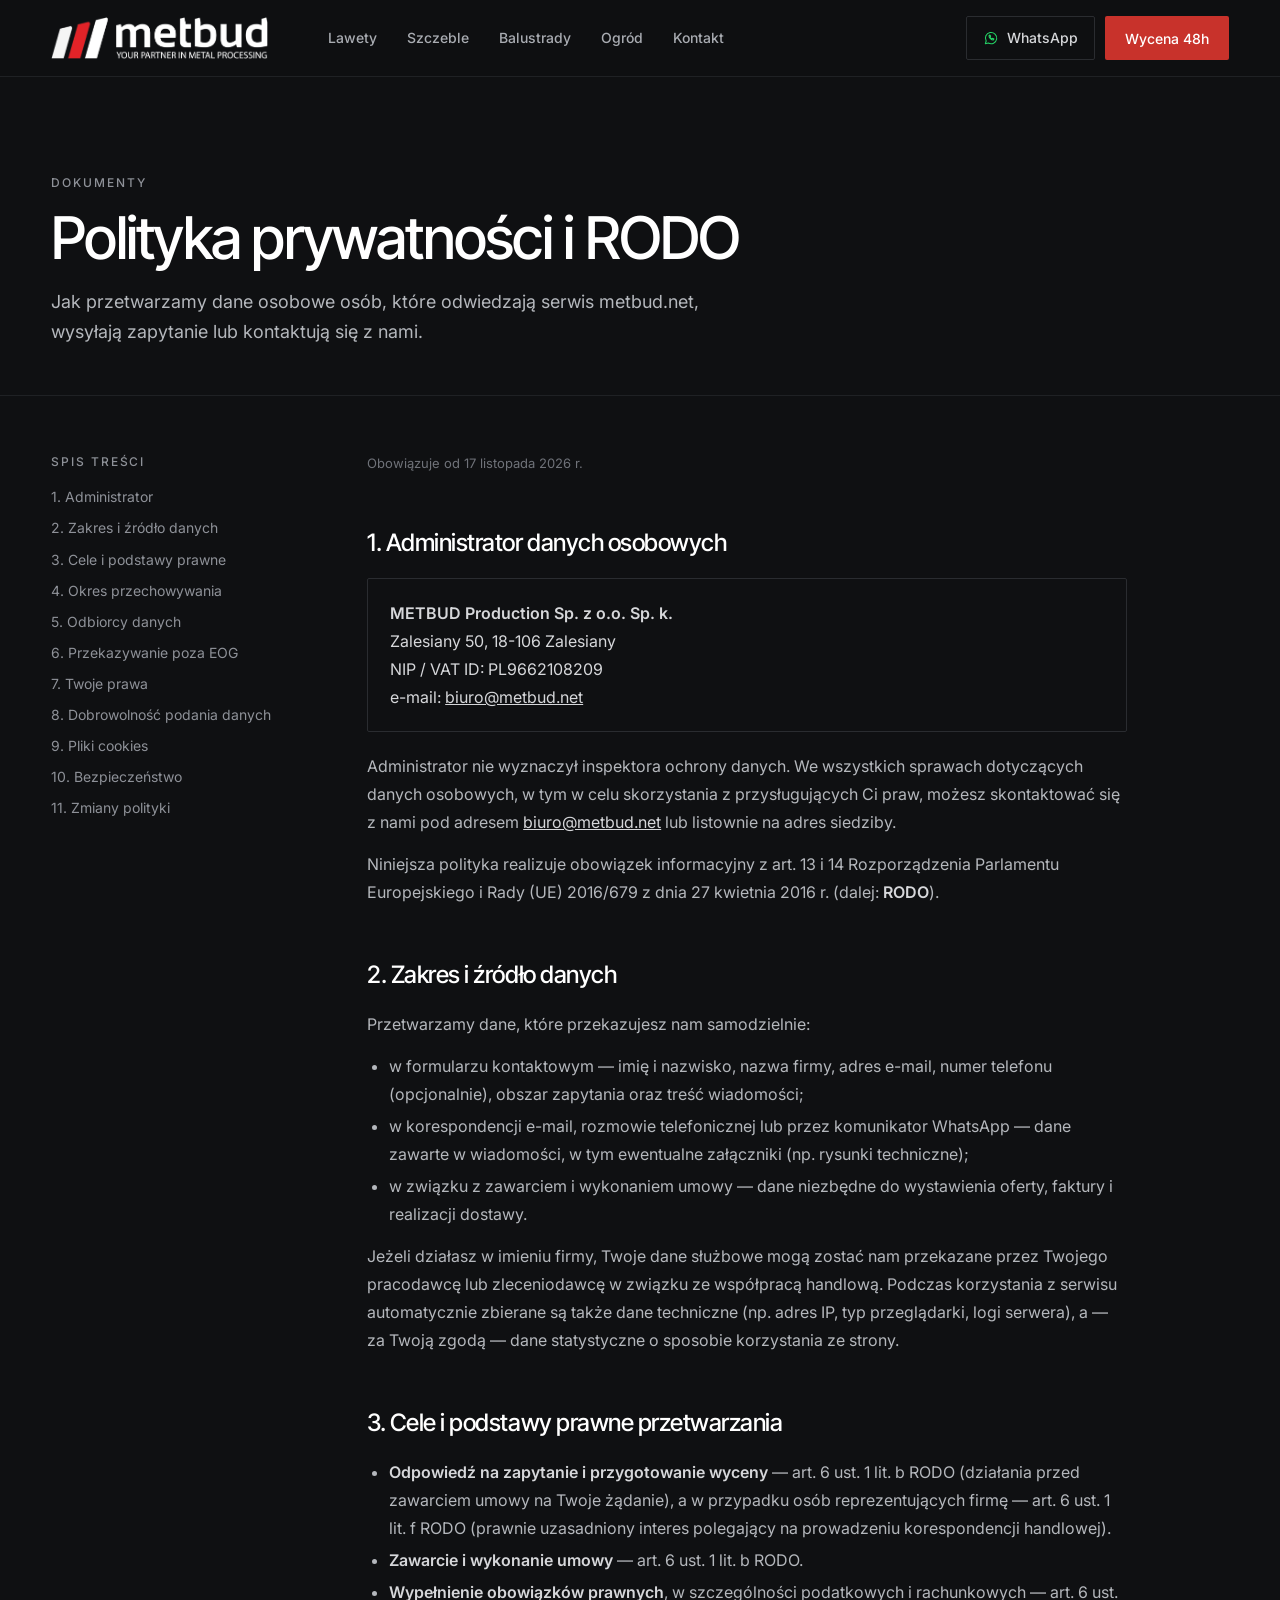
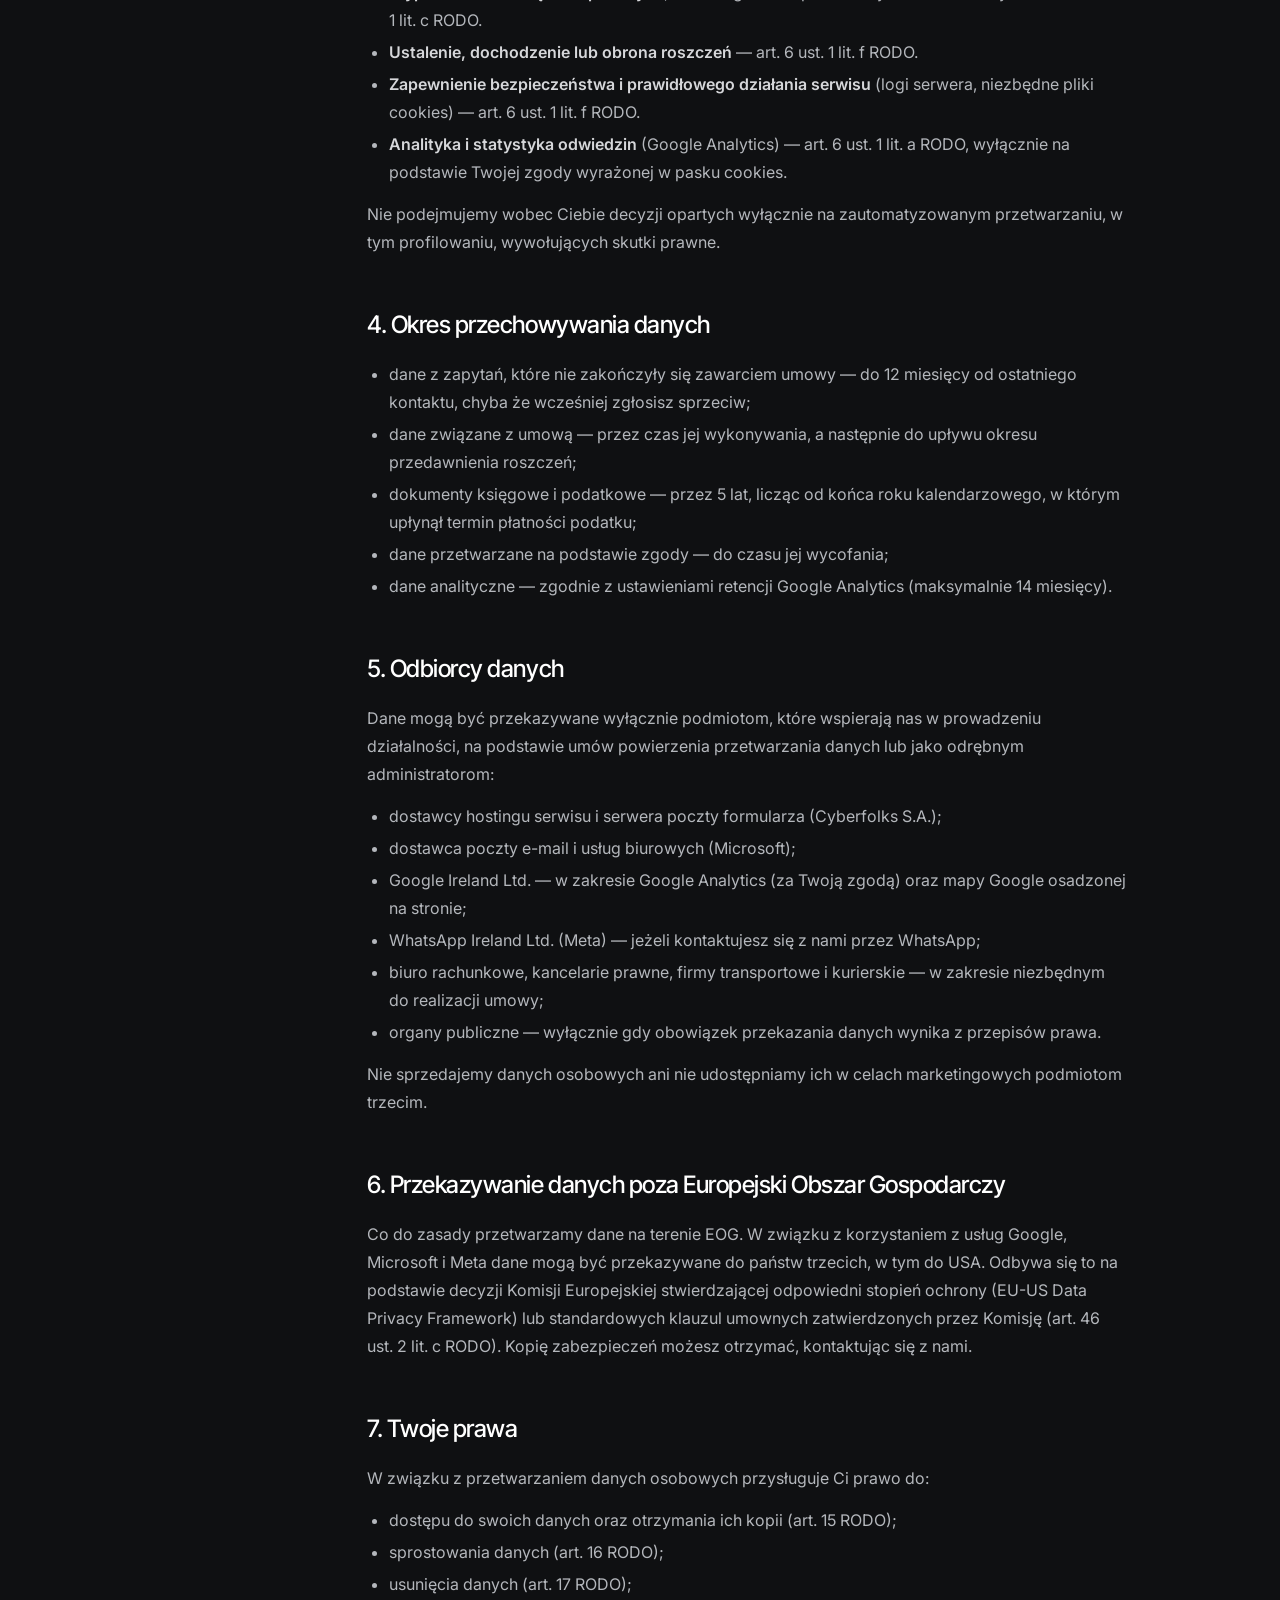
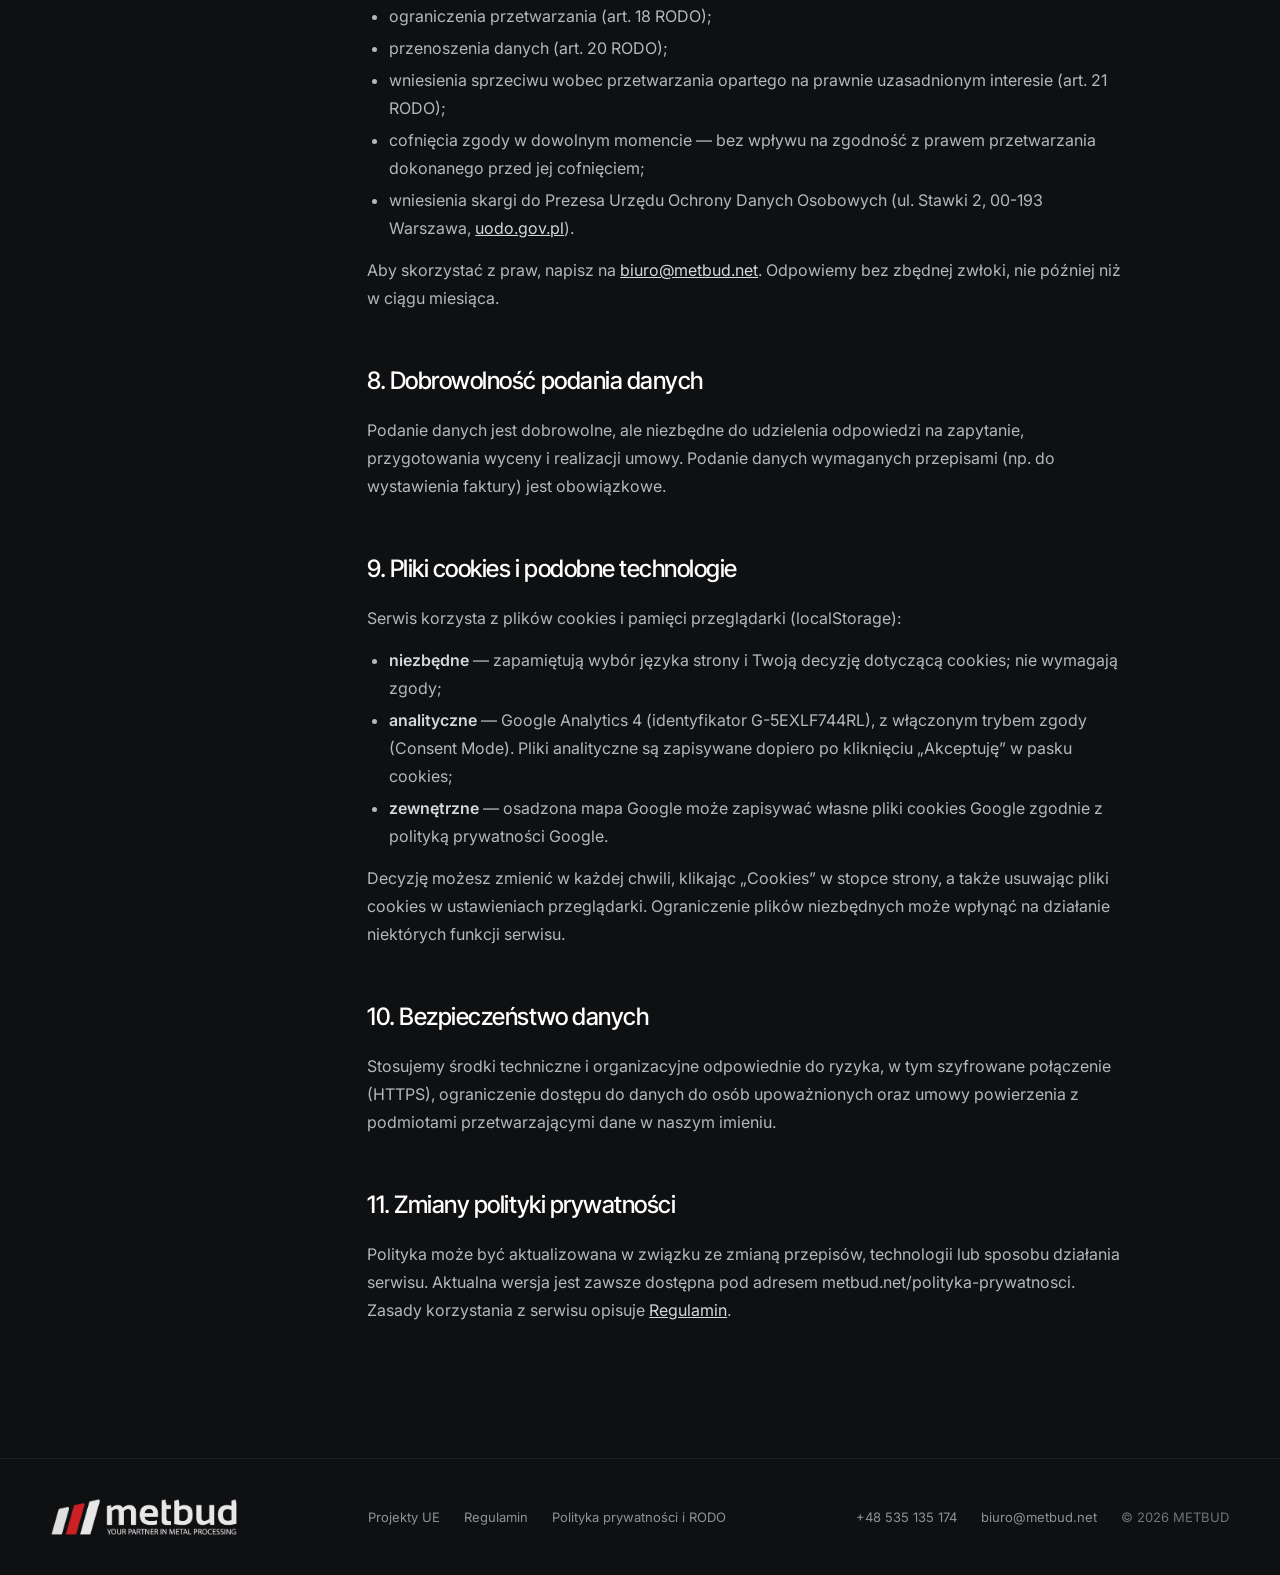
==== polityka-prywatnosci/index.html @ b061dc9d "Redesign strony: slider USP, PL/EN/DE, nowe zdjęcia, strony prawne - index.html: nowy, spokojny layo" ====
<!DOCTYPE html>
<html lang="pl">
<head>
  <meta charset="UTF-8"/>
  <meta name="viewport" content="width=device-width,initial-scale=1"/>
  <title>Polityka prywatności i RODO — METBUD</title>
  <meta name="description" content="Polityka prywatności i informacja o przetwarzaniu danych osobowych (RODO) w serwisie metbud.net — METBUD Production Sp. z o.o. Sp. k."/>
  <link rel="canonical" href="https://www.metbud.net/polityka-prywatnosci/"/>
  <link rel="icon" href="../logo.png"/>
  <link rel="preconnect" href="https://fonts.googleapis.com"/>
  <link rel="preconnect" href="https://fonts.gstatic.com" crossorigin/>
  <link href="https://fonts.googleapis.com/css2?family=Inter:wght@400;500;600&family=Inter+Tight:wght@400;500;600&display=swap" rel="stylesheet"/>
  <link rel="stylesheet" href="../assets/site.css"/>
</head>
<body>
<header class="hdr">
  <div class="wrap hdr-in">
    <a href="../" class="hdr-logo" aria-label="METBUD — strona główna"><img src="../img/metbud-logo-tagline.png" alt="METBUD — Your partner in metal processing" width="946" height="183"/></a>
    <nav class="nav" id="nav" aria-label="Menu">
      <a href="../#lawety">Lawety</a><a href="../#szczeble">Szczeble</a><a href="../#balustrady">Balustrady</a><a href="../#ogrod">Ogród</a><a href="../#kontakt">Kontakt</a>
    </nav>
    <div class="hdr-actions">
      <a href="https://wa.me/48535135174" target="_blank" rel="noopener" class="wa" aria-label="WhatsApp"><svg class="ico-wa" viewBox="0 0 24 24" aria-hidden="true"><g fill="none" stroke="#25D366" stroke-width="1.6" stroke-linejoin="round"><path d="M3.5 20.5l1.3-4A8.5 8.5 0 1 1 8 19.6z"/><path d="M9 8.6c0 3 3.4 6.4 6.4 6.4l1-1.5-2-1-1 1c-1-.4-2.6-2-3-3l1-1-1-2z"/></g></svg><span>WhatsApp</span></a>
      <a href="../#kontakt" class="btn">Wycena 48h</a>
      <button type="button" class="burger" id="burger" aria-expanded="false" aria-controls="nav" aria-label="Menu"><svg width="18" height="18" viewBox="0 0 24 24" aria-hidden="true"><path d="M4 7h16M4 12h16M4 17h16" stroke="currentColor" stroke-width="1.6"/></svg></button>
    </div>
  </div>
</header>

<main>
  <div class="page-hd wrap">
    <div class="label">Dokumenty</div>
    <h1>Polityka prywatności i RODO</h1>
    <p>Jak przetwarzamy dane osobowe osób, które odwiedzają serwis metbud.net, wysyłają zapytanie lub kontaktują się z nami.</p>
  </div>

  <div class="wrap doc">
    <aside class="toc" aria-label="Spis treści">
      <div class="label">Spis treści</div>
      <ol>
        <li><a href="#administrator">1. Administrator</a></li>
        <li><a href="#zakres">2. Zakres i źródło danych</a></li>
        <li><a href="#cele">3. Cele i podstawy prawne</a></li>
        <li><a href="#okres">4. Okres przechowywania</a></li>
        <li><a href="#odbiorcy">5. Odbiorcy danych</a></li>
        <li><a href="#eog">6. Przekazywanie poza EOG</a></li>
        <li><a href="#prawa">7. Twoje prawa</a></li>
        <li><a href="#dobrowolnosc">8. Dobrowolność podania danych</a></li>
        <li><a href="#cookies">9. Pliki cookies</a></li>
        <li><a href="#bezpieczenstwo">10. Bezpieczeństwo</a></li>
        <li><a href="#zmiany">11. Zmiany polityki</a></li>
      </ol>
    </aside>

    <article class="prose">
      <p class="meta">Obowiązuje od 17 listopada 2026 r.</p>

      <h2 id="administrator">1. Administrator danych osobowych</h2>
      <div class="box">
        <strong>METBUD Production Sp. z o.o. Sp. k.</strong><br/>
        Zalesiany 50, 18-106 Zalesiany<br/>
        NIP / VAT ID: PL9662108209<br/>
        e-mail: <a href="mailto:biuro@metbud.net">biuro@metbud.net</a>
      </div>
      <p>Administrator nie wyznaczył inspektora ochrony danych. We wszystkich sprawach dotyczących danych osobowych, w tym w celu skorzystania z przysługujących Ci praw, możesz skontaktować się z nami pod adresem <a href="mailto:biuro@metbud.net">biuro@metbud.net</a> lub listownie na adres siedziby.</p>
      <p>Niniejsza polityka realizuje obowiązek informacyjny z art. 13 i 14 Rozporządzenia Parlamentu Europejskiego i Rady (UE) 2016/679 z dnia 27 kwietnia 2016 r. (dalej: <strong>RODO</strong>).</p>

      <h2 id="zakres">2. Zakres i źródło danych</h2>
      <p>Przetwarzamy dane, które przekazujesz nam samodzielnie:</p>
      <ul>
        <li>w formularzu kontaktowym — imię i nazwisko, nazwa firmy, adres e-mail, numer telefonu (opcjonalnie), obszar zapytania oraz treść wiadomości;</li>
        <li>w korespondencji e-mail, rozmowie telefonicznej lub przez komunikator WhatsApp — dane zawarte w wiadomości, w tym ewentualne załączniki (np. rysunki techniczne);</li>
        <li>w związku z zawarciem i wykonaniem umowy — dane niezbędne do wystawienia oferty, faktury i realizacji dostawy.</li>
      </ul>
      <p>Jeżeli działasz w imieniu firmy, Twoje dane służbowe mogą zostać nam przekazane przez Twojego pracodawcę lub zleceniodawcę w związku ze współpracą handlową. Podczas korzystania z serwisu automatycznie zbierane są także dane techniczne (np. adres IP, typ przeglądarki, logi serwera), a — za Twoją zgodą — dane statystyczne o sposobie korzystania ze strony.</p>

      <h2 id="cele">3. Cele i podstawy prawne przetwarzania</h2>
      <ul>
        <li><strong>Odpowiedź na zapytanie i przygotowanie wyceny</strong> — art. 6 ust. 1 lit. b RODO (działania przed zawarciem umowy na Twoje żądanie), a w przypadku osób reprezentujących firmę — art. 6 ust. 1 lit. f RODO (prawnie uzasadniony interes polegający na prowadzeniu korespondencji handlowej).</li>
        <li><strong>Zawarcie i wykonanie umowy</strong> — art. 6 ust. 1 lit. b RODO.</li>
        <li><strong>Wypełnienie obowiązków prawnych</strong>, w szczególności podatkowych i rachunkowych — art. 6 ust. 1 lit. c RODO.</li>
        <li><strong>Ustalenie, dochodzenie lub obrona roszczeń</strong> — art. 6 ust. 1 lit. f RODO.</li>
        <li><strong>Zapewnienie bezpieczeństwa i prawidłowego działania serwisu</strong> (logi serwera, niezbędne pliki cookies) — art. 6 ust. 1 lit. f RODO.</li>
        <li><strong>Analityka i statystyka odwiedzin</strong> (Google Analytics) — art. 6 ust. 1 lit. a RODO, wyłącznie na podstawie Twojej zgody wyrażonej w pasku cookies.</li>
      </ul>
      <p>Nie podejmujemy wobec Ciebie decyzji opartych wyłącznie na zautomatyzowanym przetwarzaniu, w tym profilowaniu, wywołujących skutki prawne.</p>

      <h2 id="okres">4. Okres przechowywania danych</h2>
      <ul>
        <li>dane z zapytań, które nie zakończyły się zawarciem umowy — do 12 miesięcy od ostatniego kontaktu, chyba że wcześniej zgłosisz sprzeciw;</li>
        <li>dane związane z umową — przez czas jej wykonywania, a następnie do upływu okresu przedawnienia roszczeń;</li>
        <li>dokumenty księgowe i podatkowe — przez 5 lat, licząc od końca roku kalendarzowego, w którym upłynął termin płatności podatku;</li>
        <li>dane przetwarzane na podstawie zgody — do czasu jej wycofania;</li>
        <li>dane analityczne — zgodnie z ustawieniami retencji Google Analytics (maksymalnie 14 miesięcy).</li>
      </ul>

      <h2 id="odbiorcy">5. Odbiorcy danych</h2>
      <p>Dane mogą być przekazywane wyłącznie podmiotom, które wspierają nas w prowadzeniu działalności, na podstawie umów powierzenia przetwarzania danych lub jako odrębnym administratorom:</p>
      <ul>
        <li>dostawcy hostingu serwisu i serwera poczty formularza (Cyberfolks S.A.);</li>
        <li>dostawca poczty e-mail i usług biurowych (Microsoft);</li>
        <li>Google Ireland Ltd. — w zakresie Google Analytics (za Twoją zgodą) oraz mapy Google osadzonej na stronie;</li>
        <li>WhatsApp Ireland Ltd. (Meta) — jeżeli kontaktujesz się z nami przez WhatsApp;</li>
        <li>biuro rachunkowe, kancelarie prawne, firmy transportowe i kurierskie — w zakresie niezbędnym do realizacji umowy;</li>
        <li>organy publiczne — wyłącznie gdy obowiązek przekazania danych wynika z przepisów prawa.</li>
      </ul>
      <p>Nie sprzedajemy danych osobowych ani nie udostępniamy ich w celach marketingowych podmiotom trzecim.</p>

      <h2 id="eog">6. Przekazywanie danych poza Europejski Obszar Gospodarczy</h2>
      <p>Co do zasady przetwarzamy dane na terenie EOG. W związku z korzystaniem z usług Google, Microsoft i Meta dane mogą być przekazywane do państw trzecich, w tym do USA. Odbywa się to na podstawie decyzji Komisji Europejskiej stwierdzającej odpowiedni stopień ochrony (EU-US Data Privacy Framework) lub standardowych klauzul umownych zatwierdzonych przez Komisję (art. 46 ust. 2 lit. c RODO). Kopię zabezpieczeń możesz otrzymać, kontaktując się z nami.</p>

      <h2 id="prawa">7. Twoje prawa</h2>
      <p>W związku z przetwarzaniem danych osobowych przysługuje Ci prawo do:</p>
      <ul>
        <li>dostępu do swoich danych oraz otrzymania ich kopii (art. 15 RODO);</li>
        <li>sprostowania danych (art. 16 RODO);</li>
        <li>usunięcia danych (art. 17 RODO);</li>
        <li>ograniczenia przetwarzania (art. 18 RODO);</li>
        <li>przenoszenia danych (art. 20 RODO);</li>
        <li>wniesienia sprzeciwu wobec przetwarzania opartego na prawnie uzasadnionym interesie (art. 21 RODO);</li>
        <li>cofnięcia zgody w dowolnym momencie — bez wpływu na zgodność z prawem przetwarzania dokonanego przed jej cofnięciem;</li>
        <li>wniesienia skargi do Prezesa Urzędu Ochrony Danych Osobowych (ul. Stawki 2, 00-193 Warszawa, <a href="https://uodo.gov.pl" target="_blank" rel="noopener">uodo.gov.pl</a>).</li>
      </ul>
      <p>Aby skorzystać z praw, napisz na <a href="mailto:biuro@metbud.net">biuro@metbud.net</a>. Odpowiemy bez zbędnej zwłoki, nie później niż w ciągu miesiąca.</p>

      <h2 id="dobrowolnosc">8. Dobrowolność podania danych</h2>
      <p>Podanie danych jest dobrowolne, ale niezbędne do udzielenia odpowiedzi na zapytanie, przygotowania wyceny i realizacji umowy. Podanie danych wymaganych przepisami (np. do wystawienia faktury) jest obowiązkowe.</p>

      <h2 id="cookies">9. Pliki cookies i podobne technologie</h2>
      <p>Serwis korzysta z plików cookies i pamięci przeglądarki (localStorage):</p>
      <ul>
        <li><strong>niezbędne</strong> — zapamiętują wybór języka strony i Twoją decyzję dotyczącą cookies; nie wymagają zgody;</li>
        <li><strong>analityczne</strong> — Google Analytics 4 (identyfikator G-5EXLF744RL), z włączonym trybem zgody (Consent Mode). Pliki analityczne są zapisywane dopiero po kliknięciu „Akceptuję” w pasku cookies;</li>
        <li><strong>zewnętrzne</strong> — osadzona mapa Google może zapisywać własne pliki cookies Google zgodnie z polityką prywatności Google.</li>
      </ul>
      <p>Decyzję możesz zmienić w każdej chwili, klikając „Cookies” w stopce strony, a także usuwając pliki cookies w ustawieniach przeglądarki. Ograniczenie plików niezbędnych może wpłynąć na działanie niektórych funkcji serwisu.</p>

      <h2 id="bezpieczenstwo">10. Bezpieczeństwo danych</h2>
      <p>Stosujemy środki techniczne i organizacyjne odpowiednie do ryzyka, w tym szyfrowane połączenie (HTTPS), ograniczenie dostępu do danych do osób upoważnionych oraz umowy powierzenia z podmiotami przetwarzającymi dane w naszym imieniu.</p>

      <h2 id="zmiany">11. Zmiany polityki prywatności</h2>
      <p>Polityka może być aktualizowana w związku ze zmianą przepisów, technologii lub sposobu działania serwisu. Aktualna wersja jest zawsze dostępna pod adresem metbud.net/polityka-prywatnosci. Zasady korzystania z serwisu opisuje <a href="../regulamin/">Regulamin</a>.</p>
    </article>
  </div>
</main>

<footer class="ftr">
  <div class="wrap ftr-in">
    <img src="../img/metbud-logo-tagline.png" alt="METBUD — Your partner in metal processing" width="946" height="183"/>
    <div class="ftr-links"><a href="../projekty/">Projekty UE</a><a href="../regulamin/">Regulamin</a><a href="./">Polityka prywatności i RODO</a></div>
    <div class="ftr-contact"><a href="tel:+48535135174">+48 535 135 174</a><a href="mailto:biuro@metbud.net">biuro@metbud.net</a><span>© 2026 METBUD</span></div>
  </div>
</footer>
<script>
(function(){ var b=document.getElementById('burger'), n=document.getElementById('nav');
  b.addEventListener('click',function(){ var o=n.classList.toggle('open'); b.setAttribute('aria-expanded',o?'true':'false'); }); })();
</script>
</body>
</html>
---- assets/site.css ----
/* METBUD — shared styles (index, projekty, regulamin, polityka) */
:root{
  --bg:#0F1012; --bg2:#131417; --surface:#17181B; --line:#1F2124; --line2:#2A2C30;
  --text:#ECECEC; --soft:#D6D7DA; --muted:#B4B7BC; --dim:#8E9198; --faint:#6F7279;
  --accent:#C8322B; --accent-h:#A92821; --wa:#25D366;
  --pad:clamp(16px,4vw,64px); --max:1440px;
}
*{box-sizing:border-box}
html{scroll-behavior:smooth;scroll-padding-top:84px}
body{margin:0;background:var(--bg);color:var(--text);font-family:'Inter',system-ui,sans-serif;font-size:16px;line-height:1.65;-webkit-font-smoothing:antialiased}
img{max-width:100%}
a{color:var(--text)}a:hover{color:#fff}
h1,h2,h3{font-family:'Inter Tight',sans-serif;font-weight:500;letter-spacing:-.02em;color:#fff;margin:0}
.wrap{max-width:var(--max);margin:0 auto;padding-left:var(--pad);padding-right:var(--pad)}
.label{font-size:12px;font-weight:500;letter-spacing:.16em;text-transform:uppercase;color:var(--dim)}
.h2{font-size:clamp(30px,3.2vw,46px);line-height:1.1}
.skip{position:absolute;left:-999px;top:8px;background:#fff;color:#000;padding:8px 12px;z-index:100}
.skip:focus{left:8px}

/* buttons */
.btn{display:inline-flex;align-items:center;gap:12px;min-height:48px;padding:0 24px;border:0;border-radius:2px;background:var(--accent);color:#fff;text-decoration:none;font:500 15px 'Inter',sans-serif;cursor:pointer;transition:background-color .3s ease}
.btn:hover{background:var(--accent-h);color:#fff}
.btn[disabled]{opacity:.8;cursor:default}
.lnk{display:inline-flex;align-items:center;gap:10px;min-height:44px;color:var(--soft);text-decoration:none;font-size:15px;font-weight:500;border-bottom:1px solid #4A4C51;transition:color .25s ease,border-color .25s ease}
.lnk:hover{color:#fff;border-color:var(--text)}
.wa{display:inline-flex;align-items:center;gap:8px;min-height:44px;padding:0 16px;border-radius:2px;border:1px solid var(--line2);color:var(--soft);text-decoration:none;font-size:14px;font-weight:500;transition:border-color .3s ease,color .3s ease}
.wa:hover{border-color:var(--wa);color:#fff}
.ico-wa{width:16px;height:16px;flex:none}

/* header */
.hdr{position:sticky;top:0;z-index:50;background:rgba(15,16,18,.86);-webkit-backdrop-filter:blur(14px);backdrop-filter:blur(14px);border-bottom:1px solid var(--line)}
.hdr-in{min-height:76px;display:flex;align-items:center;gap:24px}
.hdr-logo{display:inline-flex;align-items:center;min-height:44px}
.hdr-logo img{display:block;height:42px;width:auto}
.nav{display:flex;gap:30px;margin-left:36px;flex:1 1 auto;font-size:14px;font-weight:500}
.nav a{color:#A9ACB2;text-decoration:none;transition:color .25s ease}
.nav a:hover,.nav a.on{color:#fff}
.langs{display:flex;gap:2px}
.langs button{min-width:40px;min-height:44px;padding:0 6px;border:0;background:transparent;cursor:pointer;font:500 13px 'Inter',sans-serif;letter-spacing:.08em;color:var(--faint)}
.langs button[aria-pressed="true"]{color:#fff;text-decoration:underline;text-underline-offset:6px;text-decoration-color:var(--accent)}
.hdr-actions{display:flex;align-items:center;gap:10px}
.hdr .btn{min-height:44px;padding:0 20px;font-size:14px}
.burger{display:none;width:44px;height:44px;border:1px solid var(--line2);border-radius:2px;background:transparent;color:#fff;cursor:pointer;align-items:center;justify-content:center}
@media (max-width:1100px){
  .nav{display:none;position:absolute;top:100%;left:0;right:0;flex-direction:column;gap:0;margin:0;padding:8px var(--pad) 20px;background:var(--bg);border-bottom:1px solid var(--line)}
  .nav.open{display:flex}
  .nav a{padding:12px 0;border-bottom:1px solid var(--line);font-size:16px}
  .burger{display:inline-flex}
  .hdr-in{gap:12px}
  .hdr-actions{margin-left:auto}
}
@media (max-width:640px){
  .hdr-logo img{height:32px}
  .hdr .wa span,.hdr .btn-txt-long{display:none}
  .hdr .btn{padding:0 14px}
}

/* hero slider */
.hero{position:relative;min-height:min(800px,92vh);overflow:hidden;display:flex;flex-direction:column;justify-content:flex-end}
.hero-img{position:absolute;inset:0;width:100%;height:100%;object-fit:cover;opacity:0;transform:scale(1.05);transition:opacity 1.4s ease,transform 9s ease-out}
.hero-img.on{opacity:1;transform:scale(1)}
.hero-sh1{position:absolute;inset:0;background:linear-gradient(90deg,rgba(15,16,18,.92) 0%,rgba(15,16,18,.72) 38%,rgba(15,16,18,.25) 75%,rgba(15,16,18,.10) 100%)}
.hero-sh2{position:absolute;inset:0;background:linear-gradient(180deg,rgba(15,16,18,0) 55%,rgba(15,16,18,.85) 100%)}
.hero-in{position:relative;width:100%;padding-top:120px;display:flex;flex-direction:column;gap:64px}
.slides{display:grid}
.slide{grid-area:1/1;display:flex;flex-direction:column;gap:22px;opacity:0;transform:translateY(10px);visibility:hidden;pointer-events:none;transition:opacity .9s ease,transform .9s ease,visibility 0s linear .9s}
.slide.on{opacity:1;transform:none;visibility:visible;pointer-events:auto;transition:opacity .9s ease .25s,transform .9s ease .25s,visibility 0s}
.slide .label{color:#C9CBCF}
.slide h1{max-width:900px;font-size:clamp(38px,5.4vw,84px);line-height:1.04;letter-spacing:-.03em}
.slide p{margin:0;max-width:620px;font-size:18px;color:#C9CBCF}
.slide-cta{display:flex;gap:28px;flex-wrap:wrap;align-items:center;padding-top:8px}
.tabs{display:grid;grid-template-columns:repeat(auto-fit,minmax(200px,1fr));gap:0 32px;padding-bottom:36px}
.tab{display:flex;flex-direction:column;align-items:flex-start;gap:6px;min-height:44px;padding:18px 0 6px;text-align:left;background:transparent;border:0;border-top:2px solid rgba(255,255,255,.18);color:var(--dim);font-family:'Inter',sans-serif;cursor:pointer;transition:color .4s ease,border-color .4s ease}
.tab:hover{color:#fff}
.tab[aria-selected="true"]{border-top-color:var(--accent);color:#fff}
.tab .n{font-size:12px;letter-spacing:.14em;color:var(--accent)}
.tab .t{font-size:15px;font-weight:500}

/* stats */
.stats{border-bottom:1px solid var(--line)}
.stats-g{display:grid;grid-template-columns:repeat(auto-fit,minmax(200px,1fr))}
.stat{padding:40px 0;border-top:1px solid var(--line);margin-right:32px}
.stat b{display:block;font:400 44px/1 'Inter Tight',sans-serif;letter-spacing:-.02em;color:#fff}
.stat span{display:block;margin-top:12px;font-size:13px;color:var(--dim)}

/* partners */
.partners{border-bottom:1px solid var(--line)}
.partners-in{padding-top:40px;padding-bottom:40px;display:flex;flex-wrap:wrap;align-items:center;gap:24px 64px}
.partners .label{color:var(--faint);flex:0 0 auto}
.marquee{flex:1 1 560px;min-width:0;overflow:hidden;-webkit-mask-image:linear-gradient(90deg,transparent 0,#000 10%,#000 90%,transparent 100%);mask-image:linear-gradient(90deg,transparent 0,#000 10%,#000 90%,transparent 100%)}
.marquee ul{list-style:none;margin:0;padding:0 96px 0 0;display:flex;width:max-content;align-items:center;gap:96px;animation:marquee 70s linear infinite}
.marquee:hover ul{animation-play-state:paused}
.marquee li{display:flex;align-items:center;height:56px;opacity:.55;transition:opacity .4s ease}
.marquee li:hover{opacity:.95}
.marquee img{display:block;width:auto}
@keyframes marquee{from{transform:translateX(0)}to{transform:translateX(-50%)}}

/* offer sections */
.offer{padding-top:128px;padding-bottom:16px}
.offer-row{display:flex;flex-wrap:wrap;gap:56px 72px;align-items:stretch}
.offer.rev .offer-row{flex-direction:row-reverse}
.pics{min-width:0;width:100%;display:flex;gap:12px}
.pic{min-width:0;position:relative;overflow:hidden;border-radius:2px;background:var(--surface)}
.pic img{position:absolute;inset:0;width:100%;height:100%;object-fit:cover;transition:transform 1.4s cubic-bezier(.22,.61,.36,1)}
.pic:hover img{transform:scale(1.025)}
.offer-txt{flex:1 1 420px;min-width:0;display:flex;flex-wrap:wrap;align-items:stretch;align-content:space-between;gap:40px 72px}
.offer-a{flex:1 1 380px;min-width:0;display:flex;flex-direction:column;gap:22px}
.offer-a p{margin:0;color:var(--muted);font-size:17px;line-height:1.7;max-width:580px}
.offer-b{flex:1 1 380px;min-width:0;display:flex;flex-direction:column;gap:24px}
.items{list-style:none;margin:0;padding:0;border-top:1px solid var(--line)}
.items li{padding:9px 0;border-bottom:1px solid var(--line);font-size:15px;color:var(--soft)}
.offer-a .note{margin-top:auto;max-width:580px}
.note{display:flex;gap:12px;align-items:flex-start;padding:16px 18px;border:1px solid var(--line2);border-radius:2px;color:var(--soft);font-size:14px}
.offer-b .lnk{margin-top:auto;align-self:flex-start}

/* process */
.process{margin-top:96px;background:var(--bg2);border-top:1px solid var(--line);border-bottom:1px solid var(--line)}
.process .wrap{padding-top:64px;padding-bottom:72px}
.process .h2{margin-bottom:40px}
.steps{list-style:none;margin:0;padding:0;display:grid;grid-template-columns:repeat(auto-fit,minmax(176px,1fr));gap:40px 28px}
.step{padding-top:22px;border-top:1px solid var(--line2);display:flex;flex-direction:column;gap:10px}
.step-top{display:flex;justify-content:space-between;font-size:12px;font-weight:500;letter-spacing:.14em;text-transform:uppercase}
.step-top .n{color:var(--accent)}.step-top .tm{color:var(--faint)}
.step h3{font-size:21px}
.step p{margin:0;color:#9C9FA5;font-size:15px}

/* contact */
.contact{padding-top:128px;padding-bottom:128px}
.contact-row{display:flex;flex-wrap:wrap;gap:64px}
.contact-a{flex:1 1 520px;min-width:0;display:flex;flex-direction:column;gap:22px}
.contact-a > p{margin:0;color:var(--muted);max-width:520px}
.form{display:grid;grid-template-columns:repeat(2,minmax(0,1fr));gap:20px 16px;margin-top:12px}
.ff{display:flex;flex-direction:column;gap:8px;font-size:13px;color:#9C9FA5}
.ff.full{grid-column:span 2}
.ff input,.ff select,.ff textarea{font:inherit;font-size:15px;color:var(--text);background:transparent;border:1px solid var(--line2);border-radius:2px;transition:border-color .25s ease}
.ff input,.ff select{min-height:48px;padding:0 14px}
.ff select{background:var(--bg)}
.ff textarea{padding:14px;min-height:140px;resize:vertical}
.ff input:focus,.ff select:focus,.ff textarea:focus{outline:none;border-color:#9C9FA5}
.consent{grid-column:span 2;display:flex;gap:12px;align-items:flex-start;font-size:13px;color:var(--dim)}
.consent input{width:18px;height:18px;margin-top:2px;accent-color:var(--accent)}
.form-actions{grid-column:span 2;display:flex;flex-wrap:wrap;align-items:center;gap:16px 28px}
@media (max-width:640px){.form{grid-template-columns:1fr}.ff.full,.consent,.form-actions{grid-column:auto}}
.map{flex:1 1 480px;min-width:0;position:relative;min-height:620px;background:var(--surface);overflow:hidden;border:1px solid var(--line);border-radius:2px}
.map iframe{position:absolute;inset:0;width:100%;height:100%;border:0;filter:grayscale(.6) contrast(1.05) brightness(.75)}
.map-card{position:absolute;left:24px;right:24px;bottom:24px;max-width:360px;background:var(--bg);border:1px solid var(--line);border-radius:2px;padding:26px;display:flex;flex-direction:column;gap:8px;font-size:14px}
.map-card img{display:block;height:40px;width:auto;align-self:flex-start;margin-bottom:10px}
.map-card a{color:var(--soft);text-decoration:none}
.map-card .lnk{margin-top:10px;align-self:flex-start;font-size:14px}

/* footer */
.ftr{border-top:1px solid var(--line)}
.ftr-in{padding-top:40px;padding-bottom:40px;display:flex;flex-wrap:wrap;gap:24px;align-items:center;justify-content:space-between;font-size:13px;color:var(--faint)}
.ftr-in img{display:block;height:36px;width:auto;opacity:.9}
.ftr-links,.ftr-contact{display:flex;gap:24px;flex-wrap:wrap;align-items:center}
.ftr a{color:var(--dim);text-decoration:none}.ftr a:hover{color:#fff}
.ftr .wa{min-height:40px;padding:0 14px;font-size:13px}
.ftr button.ck-open{background:none;border:0;padding:0;font:inherit;color:var(--dim);cursor:pointer}
.ftr button.ck-open:hover{color:#fff}

/* cookie bar */
.ck{position:fixed;left:16px;right:16px;bottom:16px;z-index:60;max-width:760px;margin:0 auto;background:#16171A;border:1px solid var(--line2);border-radius:2px;padding:18px 20px;display:flex;flex-wrap:wrap;gap:14px 20px;align-items:center;font-size:13px;color:var(--muted);box-shadow:0 10px 40px rgba(0,0,0,.4)}
.ck[hidden]{display:none}
.ck p{margin:0;flex:1 1 320px}
.ck a{color:var(--soft)}
.ck-btns{display:flex;gap:10px;flex-wrap:wrap}
.ck-btns button{min-height:40px;padding:0 16px;border-radius:2px;font:500 13px 'Inter',sans-serif;cursor:pointer;border:1px solid var(--line2);background:transparent;color:var(--soft)}
.ck-btns .ck-yes{background:var(--accent);border-color:var(--accent);color:#fff}

/* subpages (legal, projects) */
.page-hd{padding-top:96px;padding-bottom:48px;border-bottom:1px solid var(--line)}
.page-hd h1{font-size:clamp(36px,4.6vw,64px);line-height:1.06;letter-spacing:-.03em;margin-top:14px}
.page-hd p{margin:18px 0 0;max-width:720px;color:var(--muted);font-size:18px}
.doc{padding-top:56px;padding-bottom:120px;display:grid;grid-template-columns:minmax(0,260px) minmax(0,760px);gap:56px}
@media (max-width:900px){.doc{grid-template-columns:1fr}.toc{display:none}}
.toc{position:sticky;top:110px;align-self:start;font-size:14px}
.toc ol{list-style:none;margin:14px 0 0;padding:0;display:flex;flex-direction:column;gap:8px}
.toc a{color:var(--dim);text-decoration:none}.toc a:hover{color:#fff}
.prose{color:var(--muted);font-size:16px;line-height:1.75}
.prose h2{font-size:24px;margin:48px 0 14px;scroll-margin-top:100px}
.prose h2:first-child{margin-top:0}
.prose h3{font-size:18px;margin:28px 0 10px}
.prose p{margin:0 0 14px}
.prose ul,.prose ol{margin:0 0 14px;padding-left:22px}
.prose li{margin:4px 0}
.prose strong{color:var(--soft);font-weight:600}
.prose a{color:var(--soft)}
.prose .box{border:1px solid var(--line2);border-radius:2px;padding:20px 22px;margin:0 0 20px;color:var(--soft)}
.prose .meta{font-size:13px;color:var(--faint)}
.proj{display:grid;grid-template-columns:minmax(0,1fr);gap:24px;padding-top:56px;padding-bottom:120px}
.proj-card{border:1px solid var(--line);border-radius:2px;background:var(--bg2);overflow:hidden}
.proj-eu{background:#fff;padding:18px 24px}
.proj-eu img{display:block;width:100%;max-width:880px;height:auto;margin:0 auto}
.proj-body{padding:36px clamp(20px,3vw,48px) 40px;display:grid;grid-template-columns:minmax(0,1fr) minmax(0,300px);gap:32px 56px}
@media (max-width:900px){.proj-body{grid-template-columns:1fr}}
.proj-body h2{font-size:clamp(22px,2.2vw,30px);line-height:1.2;margin:10px 0 18px}
.proj-body p{margin:0 0 12px;color:var(--muted)}
.proj-body ol{margin:6px 0 12px;padding-left:20px;color:var(--muted)}
.proj-facts{border-left:1px solid var(--line2);padding-left:28px;display:flex;flex-direction:column;gap:18px}
@media (max-width:900px){.proj-facts{border-left:0;padding-left:0;border-top:1px solid var(--line2);padding-top:20px}}
.fact span{display:block;font-size:12px;letter-spacing:.12em;text-transform:uppercase;color:var(--faint)}
.fact b{display:block;margin-top:4px;font:500 20px 'Inter Tight',sans-serif;color:#fff}

@media (prefers-reduced-motion:reduce){*,*::before,*::after{animation:none!important;transition:none!important;scroll-behavior:auto!important}}
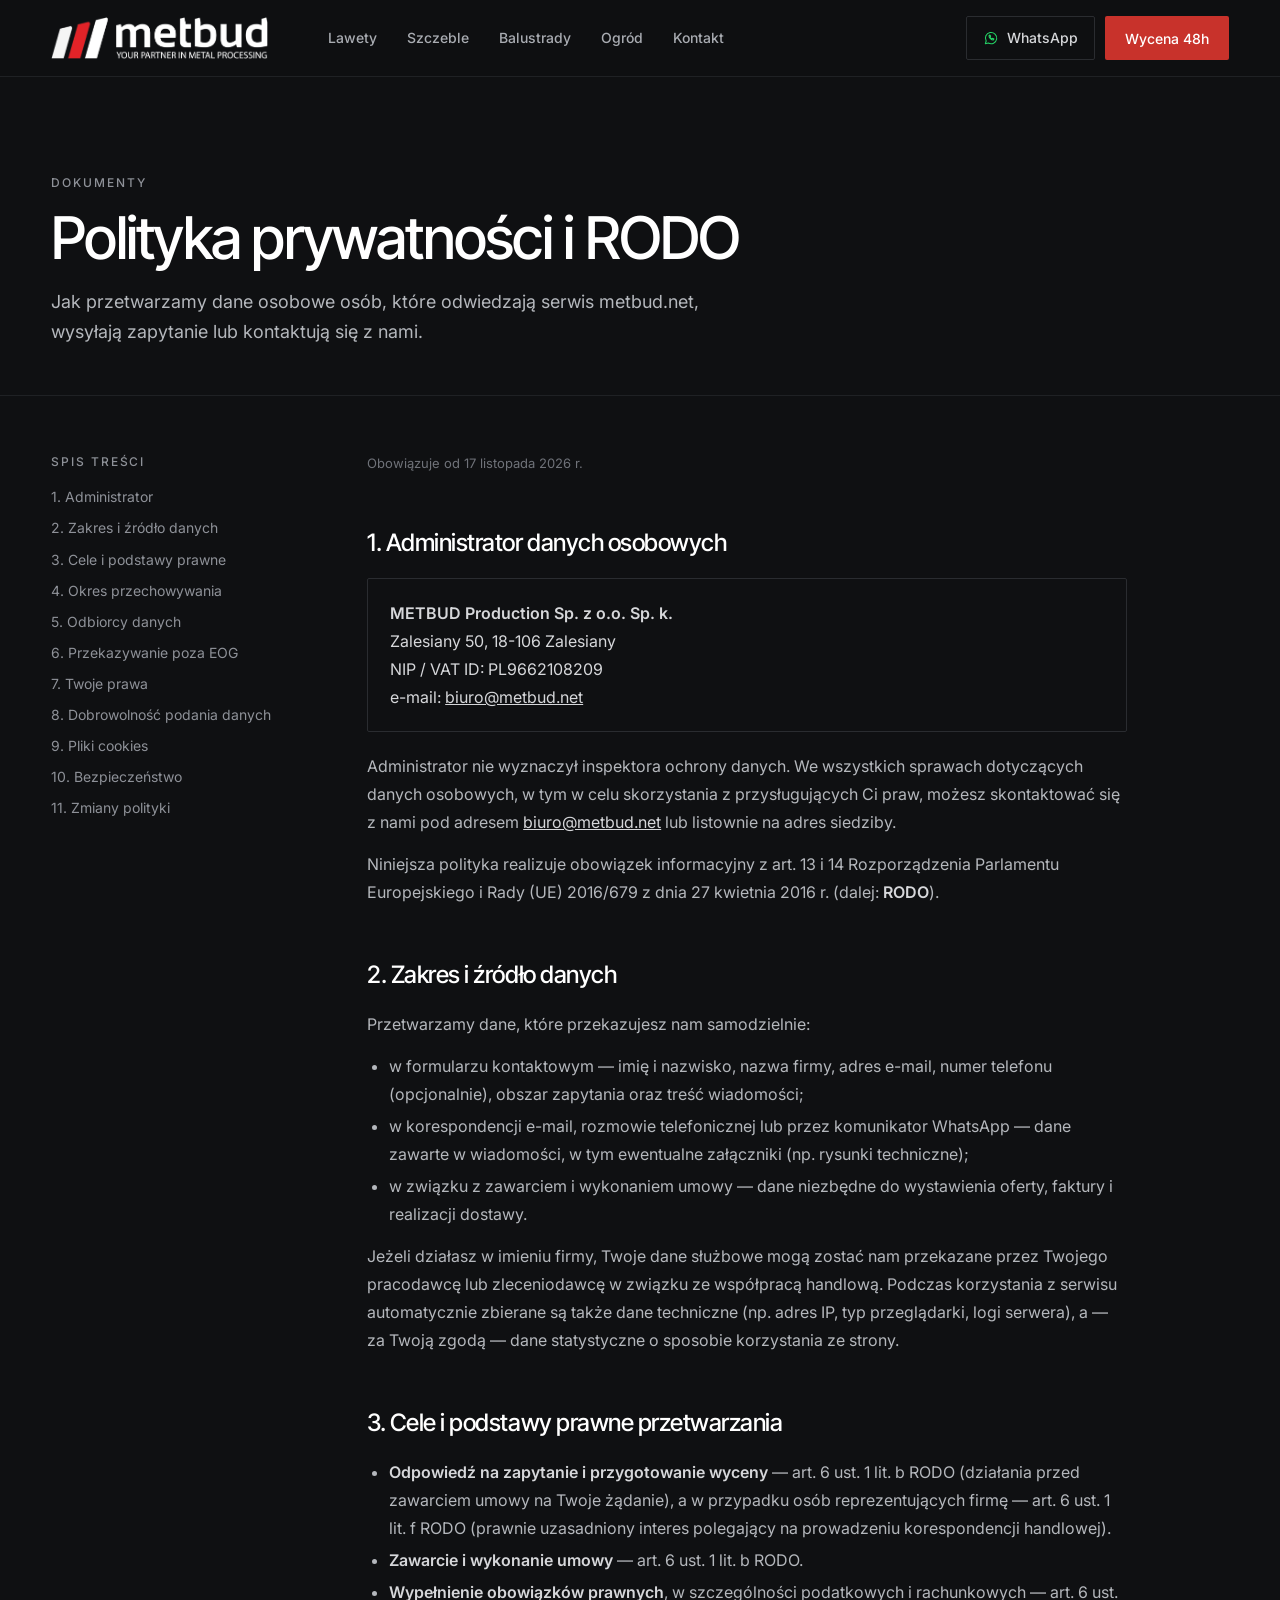
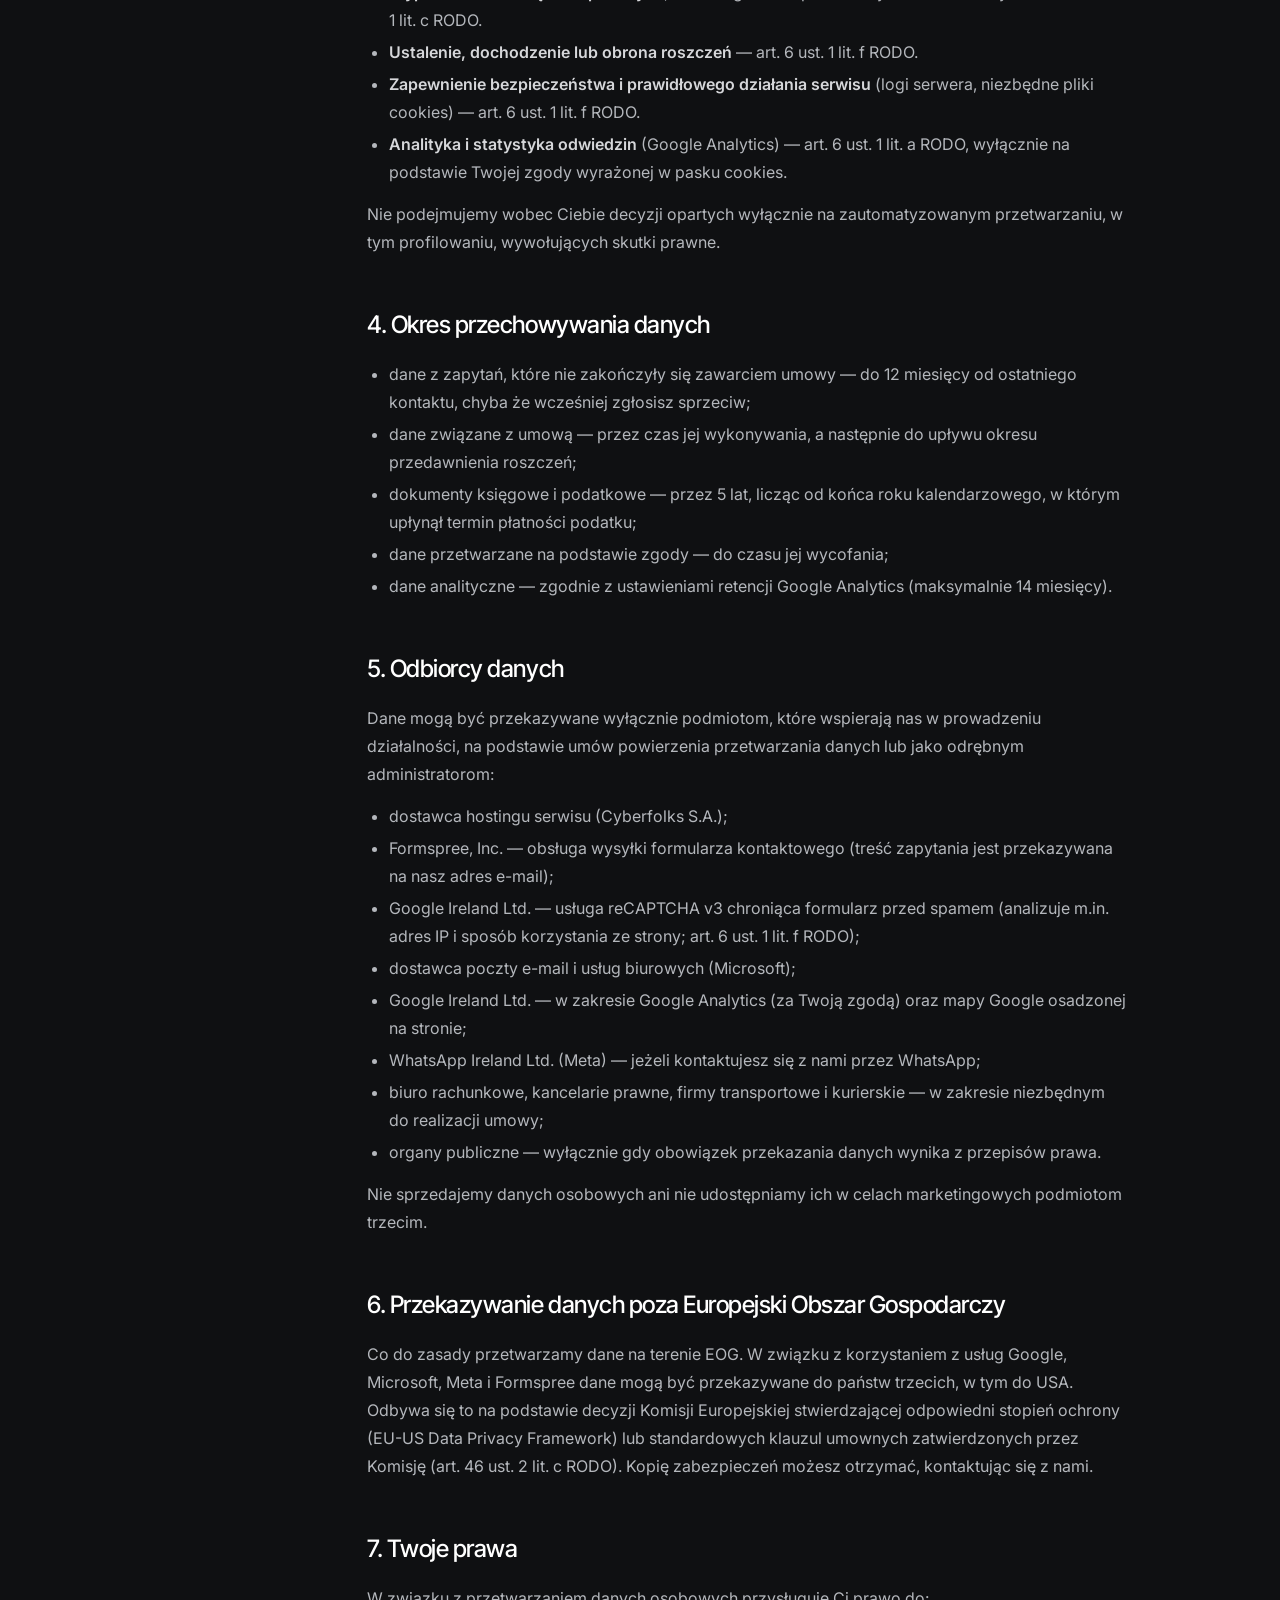
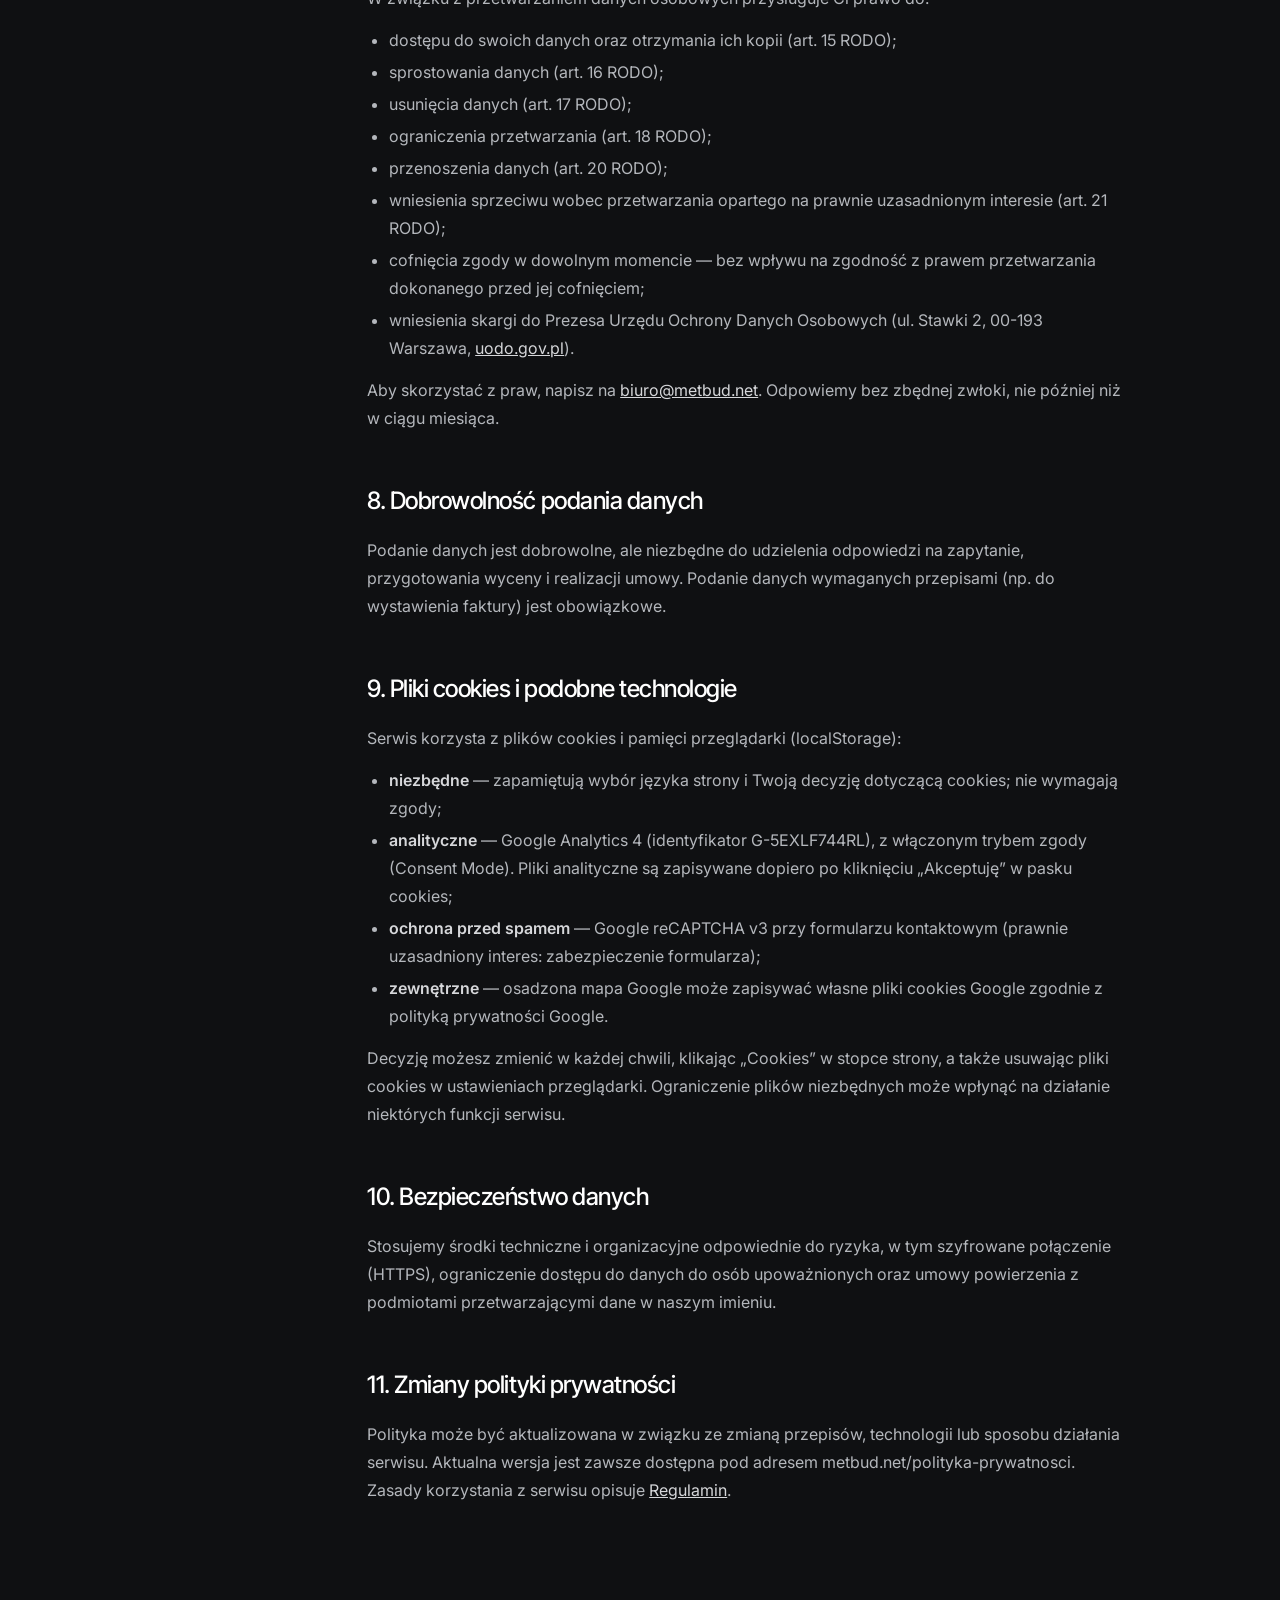
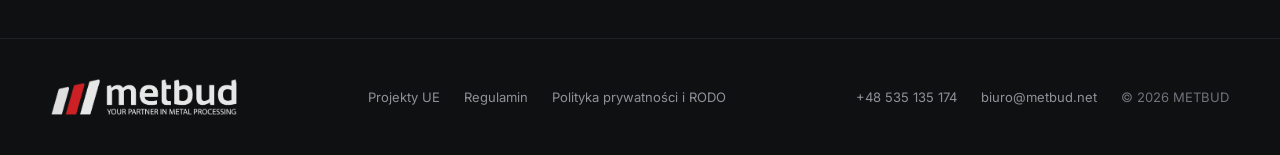
==== commit e7fdaa62: "Formularz: Formspree + reCAPTCHA v3 (jak na produkcji), usun mail.php; polityka: Formspree i reCAPTC" ====
--- a/polityka-prywatnosci/index.html
+++ b/polityka-prywatnosci/index.html
@@ -97,7 +97,9 @@
       <h2 id="odbiorcy">5. Odbiorcy danych</h2>
       <p>Dane mogą być przekazywane wyłącznie podmiotom, które wspierają nas w prowadzeniu działalności, na podstawie umów powierzenia przetwarzania danych lub jako odrębnym administratorom:</p>
       <ul>
-        <li>dostawcy hostingu serwisu i serwera poczty formularza (Cyberfolks S.A.);</li>
+        <li>dostawca hostingu serwisu (Cyberfolks S.A.);</li>
+        <li>Formspree, Inc. — obsługa wysyłki formularza kontaktowego (treść zapytania jest przekazywana na nasz adres e-mail);</li>
+        <li>Google Ireland Ltd. — usługa reCAPTCHA v3 chroniąca formularz przed spamem (analizuje m.in. adres IP i sposób korzystania ze strony; art. 6 ust. 1 lit. f RODO);</li>
         <li>dostawca poczty e-mail i usług biurowych (Microsoft);</li>
         <li>Google Ireland Ltd. — w zakresie Google Analytics (za Twoją zgodą) oraz mapy Google osadzonej na stronie;</li>
         <li>WhatsApp Ireland Ltd. (Meta) — jeżeli kontaktujesz się z nami przez WhatsApp;</li>
@@ -107,7 +109,7 @@
       <p>Nie sprzedajemy danych osobowych ani nie udostępniamy ich w celach marketingowych podmiotom trzecim.</p>
 
       <h2 id="eog">6. Przekazywanie danych poza Europejski Obszar Gospodarczy</h2>
-      <p>Co do zasady przetwarzamy dane na terenie EOG. W związku z korzystaniem z usług Google, Microsoft i Meta dane mogą być przekazywane do państw trzecich, w tym do USA. Odbywa się to na podstawie decyzji Komisji Europejskiej stwierdzającej odpowiedni stopień ochrony (EU-US Data Privacy Framework) lub standardowych klauzul umownych zatwierdzonych przez Komisję (art. 46 ust. 2 lit. c RODO). Kopię zabezpieczeń możesz otrzymać, kontaktując się z nami.</p>
+      <p>Co do zasady przetwarzamy dane na terenie EOG. W związku z korzystaniem z usług Google, Microsoft, Meta i Formspree dane mogą być przekazywane do państw trzecich, w tym do USA. Odbywa się to na podstawie decyzji Komisji Europejskiej stwierdzającej odpowiedni stopień ochrony (EU-US Data Privacy Framework) lub standardowych klauzul umownych zatwierdzonych przez Komisję (art. 46 ust. 2 lit. c RODO). Kopię zabezpieczeń możesz otrzymać, kontaktując się z nami.</p>
 
       <h2 id="prawa">7. Twoje prawa</h2>
       <p>W związku z przetwarzaniem danych osobowych przysługuje Ci prawo do:</p>
@@ -131,6 +133,7 @@
       <ul>
         <li><strong>niezbędne</strong> — zapamiętują wybór języka strony i Twoją decyzję dotyczącą cookies; nie wymagają zgody;</li>
         <li><strong>analityczne</strong> — Google Analytics 4 (identyfikator G-5EXLF744RL), z włączonym trybem zgody (Consent Mode). Pliki analityczne są zapisywane dopiero po kliknięciu „Akceptuję” w pasku cookies;</li>
+        <li><strong>ochrona przed spamem</strong> — Google reCAPTCHA v3 przy formularzu kontaktowym (prawnie uzasadniony interes: zabezpieczenie formularza);</li>
         <li><strong>zewnętrzne</strong> — osadzona mapa Google może zapisywać własne pliki cookies Google zgodnie z polityką prywatności Google.</li>
       </ul>
       <p>Decyzję możesz zmienić w każdej chwili, klikając „Cookies” w stopce strony, a także usuwając pliki cookies w ustawieniach przeglądarki. Ograniczenie plików niezbędnych może wpłynąć na działanie niektórych funkcji serwisu.</p>
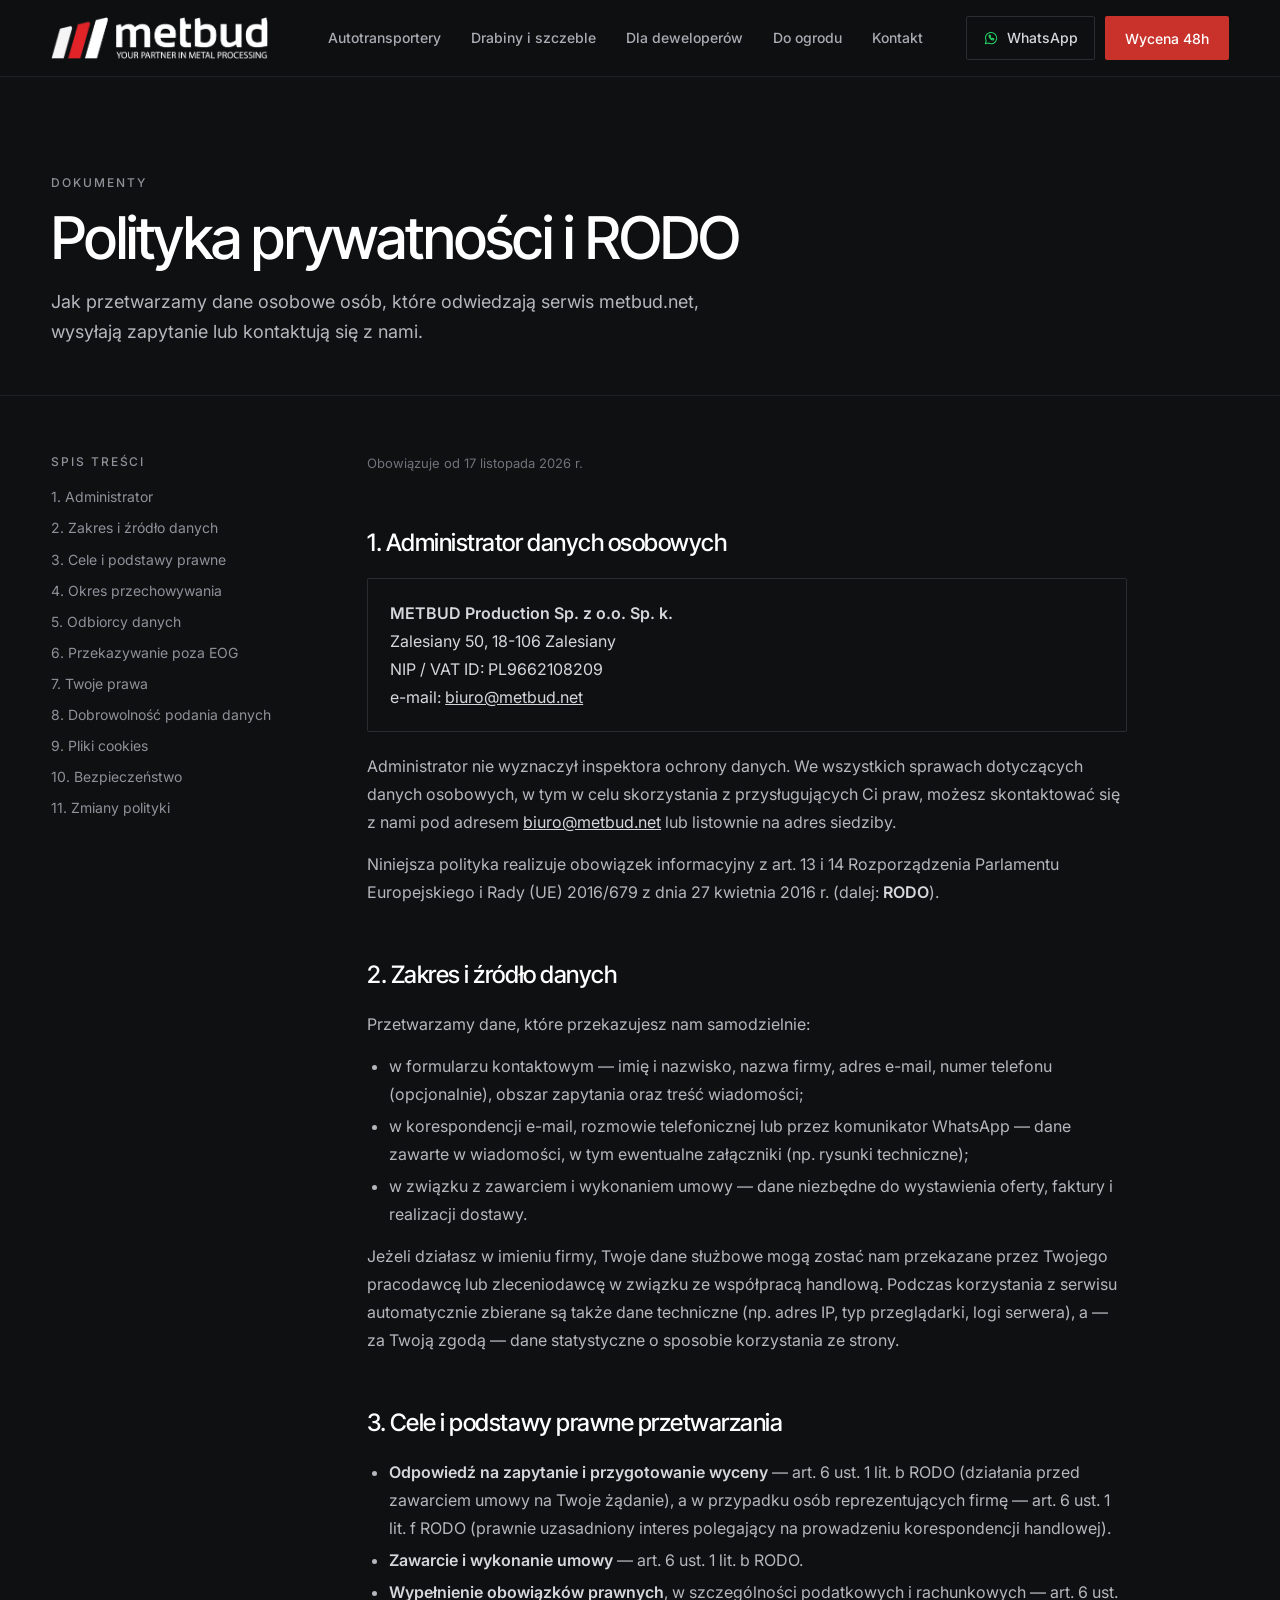
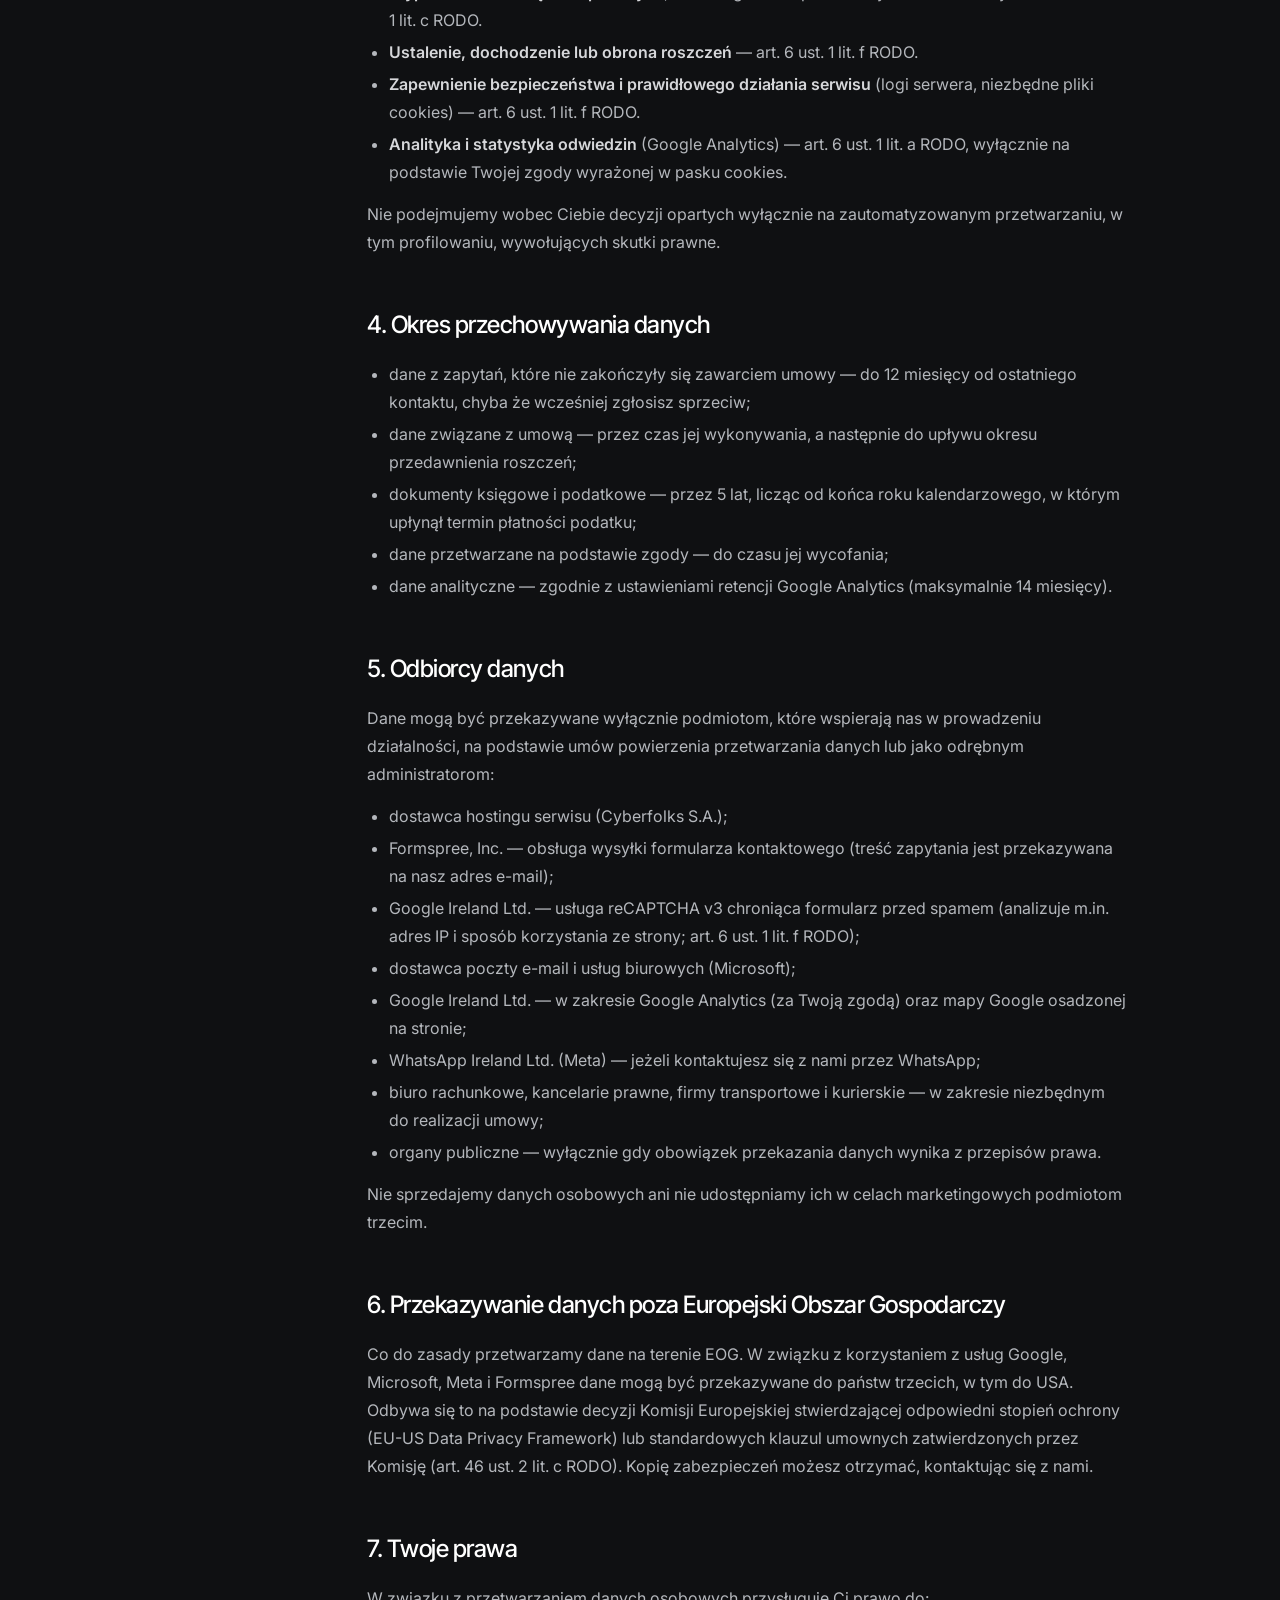
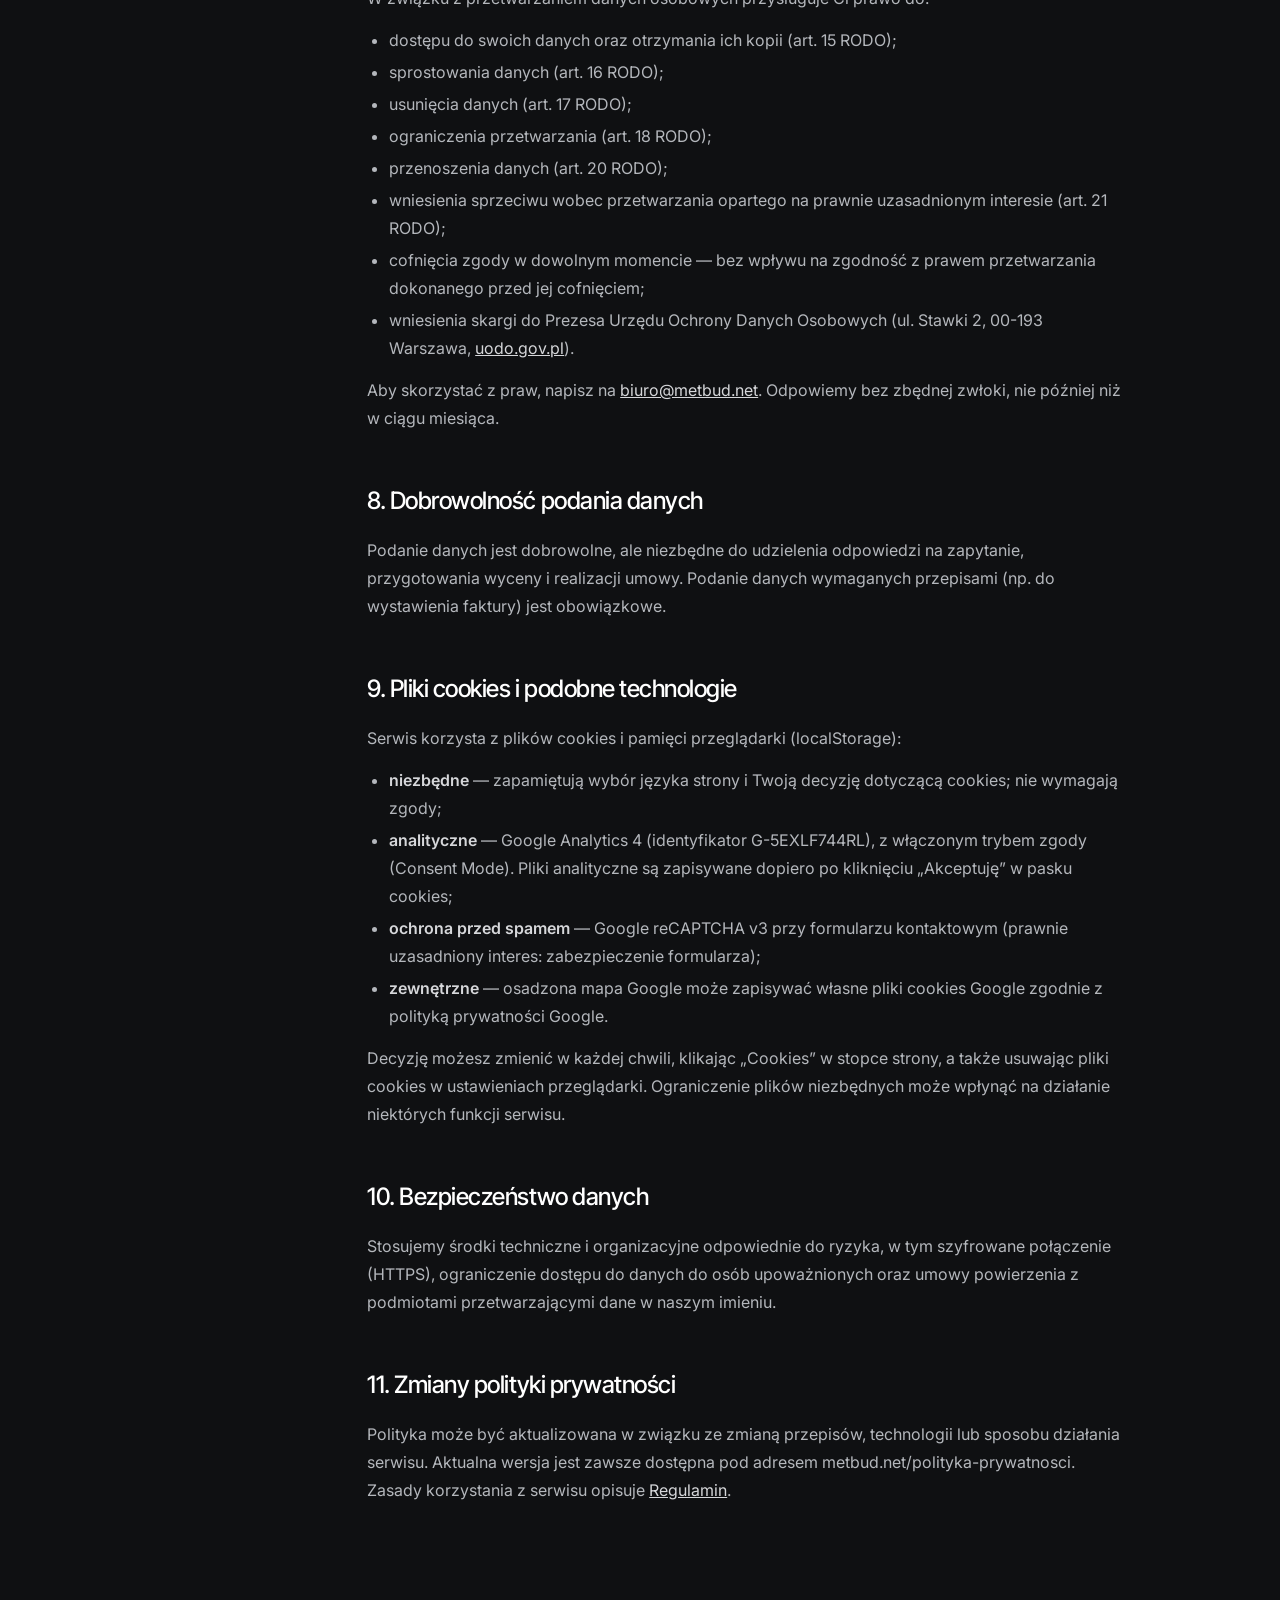
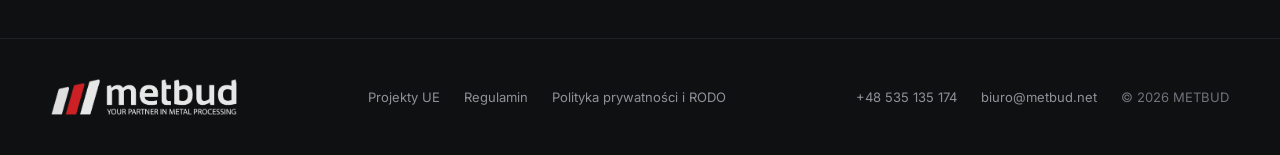
==== commit f8619d78: "Nowe nazwy kategorii: Autotransportery, Drabiny i szczeble, Dla deweloperow, Do ogrodu Co-Authored-B" ====
--- a/polityka-prywatnosci/index.html
+++ b/polityka-prywatnosci/index.html
@@ -15,9 +15,9 @@
 <body>
 <header class="hdr">
   <div class="wrap hdr-in">
-    <a href="../" class="hdr-logo" aria-label="METBUD — strona główna"><img src="../img/metbud-logo-tagline.png" alt="METBUD — Your partner in metal processing" width="946" height="183"/></a>
+    <a href="../" class="hdr-logo" aria-label="METBUD — strona główna"><picture><source media="(max-width: 640px)" srcset="../Metbud_biale_poziome_RED_accent.png"/><img src="../img/metbud-logo-tagline.png" alt="METBUD — Your partner in metal processing" width="946" height="183"/></picture></a>
     <nav class="nav" id="nav" aria-label="Menu">
-      <a href="../#lawety">Lawety</a><a href="../#szczeble">Szczeble</a><a href="../#balustrady">Balustrady</a><a href="../#ogrod">Ogród</a><a href="../#kontakt">Kontakt</a>
+      <a href="../#lawety">Autotransportery</a><a href="../#szczeble">Drabiny i szczeble</a><a href="../#balustrady">Dla deweloperów</a><a href="../#ogrod">Do ogrodu</a><a href="../#kontakt">Kontakt</a>
     </nav>
     <div class="hdr-actions">
       <a href="https://wa.me/48535135174" target="_blank" rel="noopener" class="wa" aria-label="WhatsApp"><svg class="ico-wa" viewBox="0 0 24 24" aria-hidden="true"><g fill="none" stroke="#25D366" stroke-width="1.6" stroke-linejoin="round"><path d="M3.5 20.5l1.3-4A8.5 8.5 0 1 1 8 19.6z"/><path d="M9 8.6c0 3 3.4 6.4 6.4 6.4l1-1.5-2-1-1 1c-1-.4-2.6-2-3-3l1-1-1-2z"/></g></svg><span>WhatsApp</span></a>
--- a/assets/site.css
+++ b/assets/site.css
@@ -30,8 +30,11 @@
 /* header */
 .hdr{position:sticky;top:0;z-index:50;background:rgba(15,16,18,.86);-webkit-backdrop-filter:blur(14px);backdrop-filter:blur(14px);border-bottom:1px solid var(--line)}
 .hdr-in{min-height:76px;display:flex;align-items:center;gap:24px}
-.hdr-logo{display:inline-flex;align-items:center;min-height:44px}
-.hdr-logo img{display:block;height:42px;width:auto}
+.hdr-logo{display:inline-flex;align-items:center;min-height:44px;flex-shrink:0}
+.hdr-logo picture{display:block}
+.hdr-logo img{display:block;height:42px;width:auto;max-width:none}
+.hdr .btn{white-space:nowrap}
+.nav-langs{display:none}
 .nav{display:flex;gap:30px;margin-left:36px;flex:1 1 auto;font-size:14px;font-weight:500}
 .nav a{color:#A9ACB2;text-decoration:none;transition:color .25s ease}
 .nav a:hover,.nav a.on{color:#fff}
@@ -50,10 +53,18 @@
   .hdr-actions{margin-left:auto}
 }
 @media (max-width:640px){
-  .hdr-logo img{height:32px}
-  .hdr .wa span,.hdr .btn-txt-long{display:none}
-  .hdr .btn{padding:0 14px}
+  .hdr-in{min-height:64px}
+  .hdr-logo img{height:26px}
+  .hdr-actions{gap:8px}
+  .hdr-actions > .langs{display:none}
+  .nav-langs{display:flex;padding-top:12px}
+  .nav-langs button{font-size:15px}
+  .hdr .wa{padding:0;width:44px;justify-content:center}
+  .hdr .wa span{display:none}
+  .hdr .btn{padding:0 14px;font-size:13px}
+  html{scroll-padding-top:72px}
 }
+@media (max-width:360px){.hdr .btn{display:none}}
 
 /* hero slider */
 .hero{position:relative;min-height:min(800px,92vh);overflow:hidden;display:flex;flex-direction:column;justify-content:flex-end}
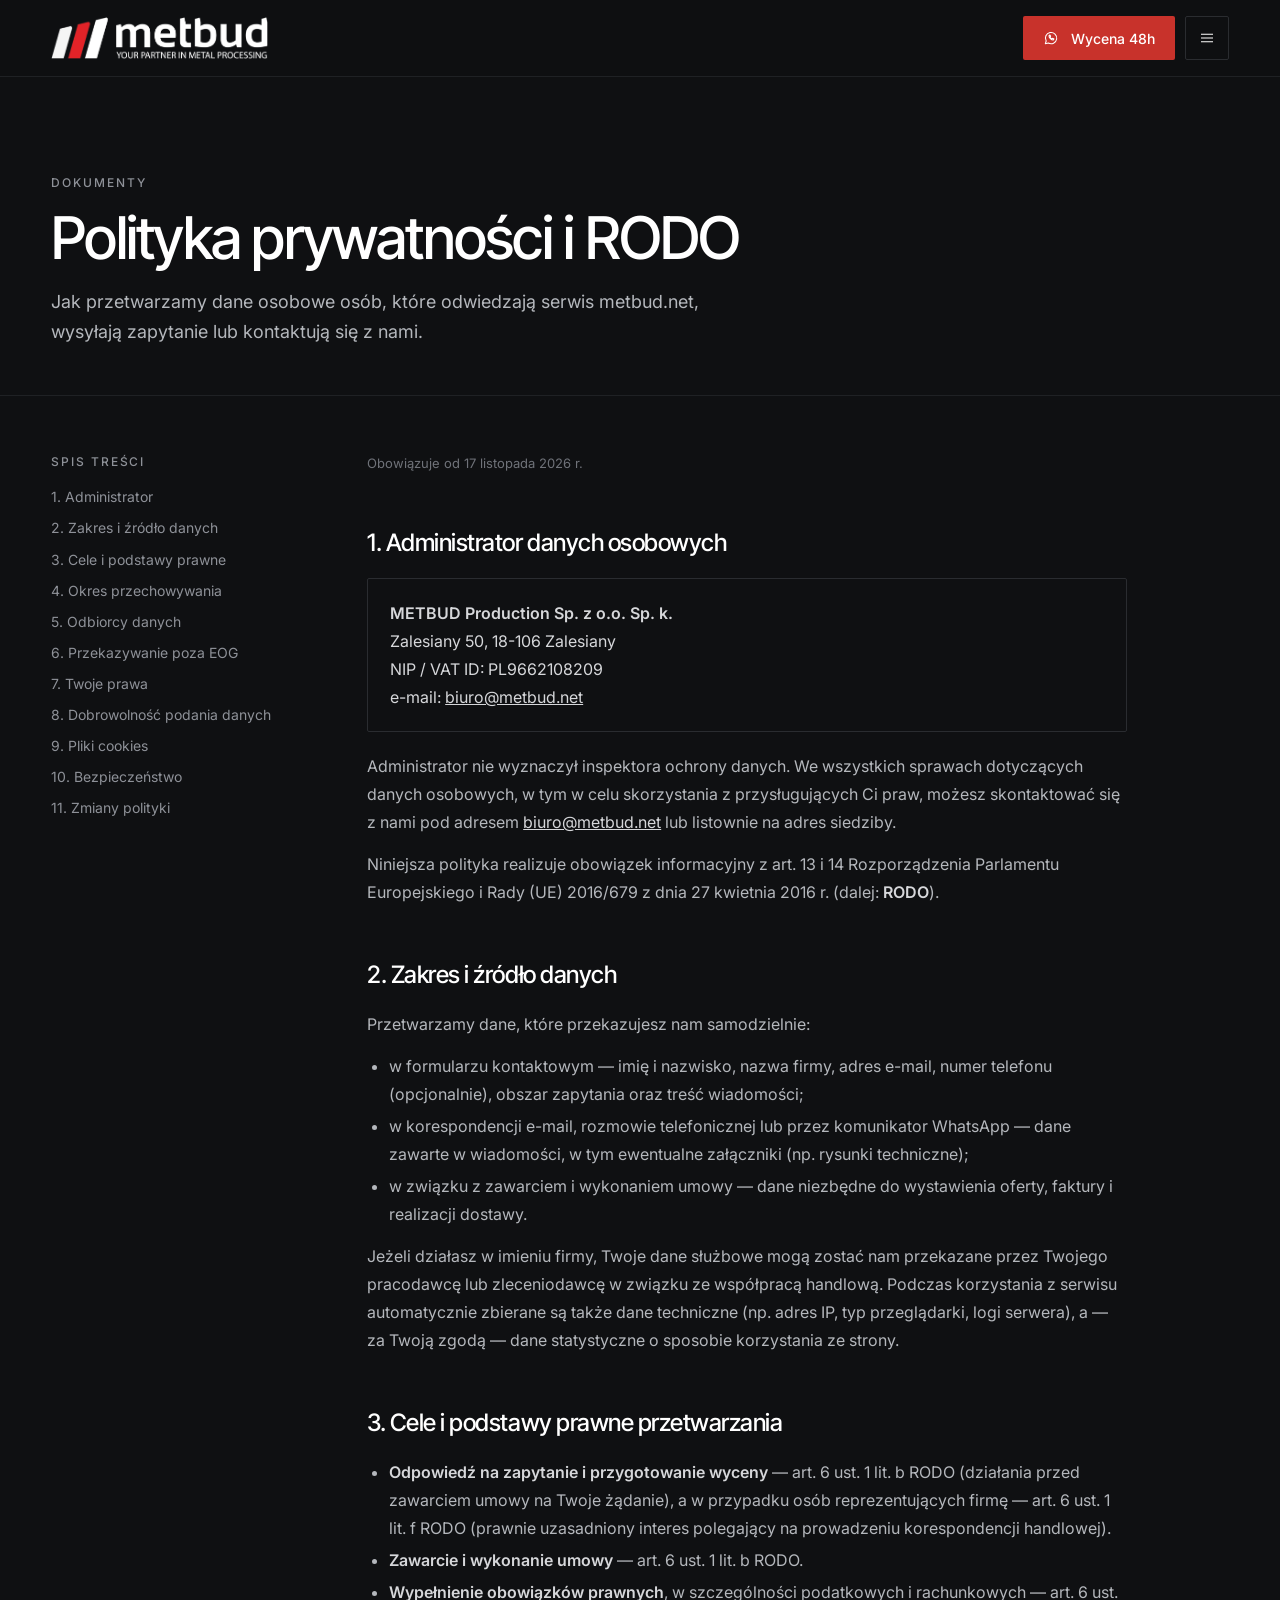
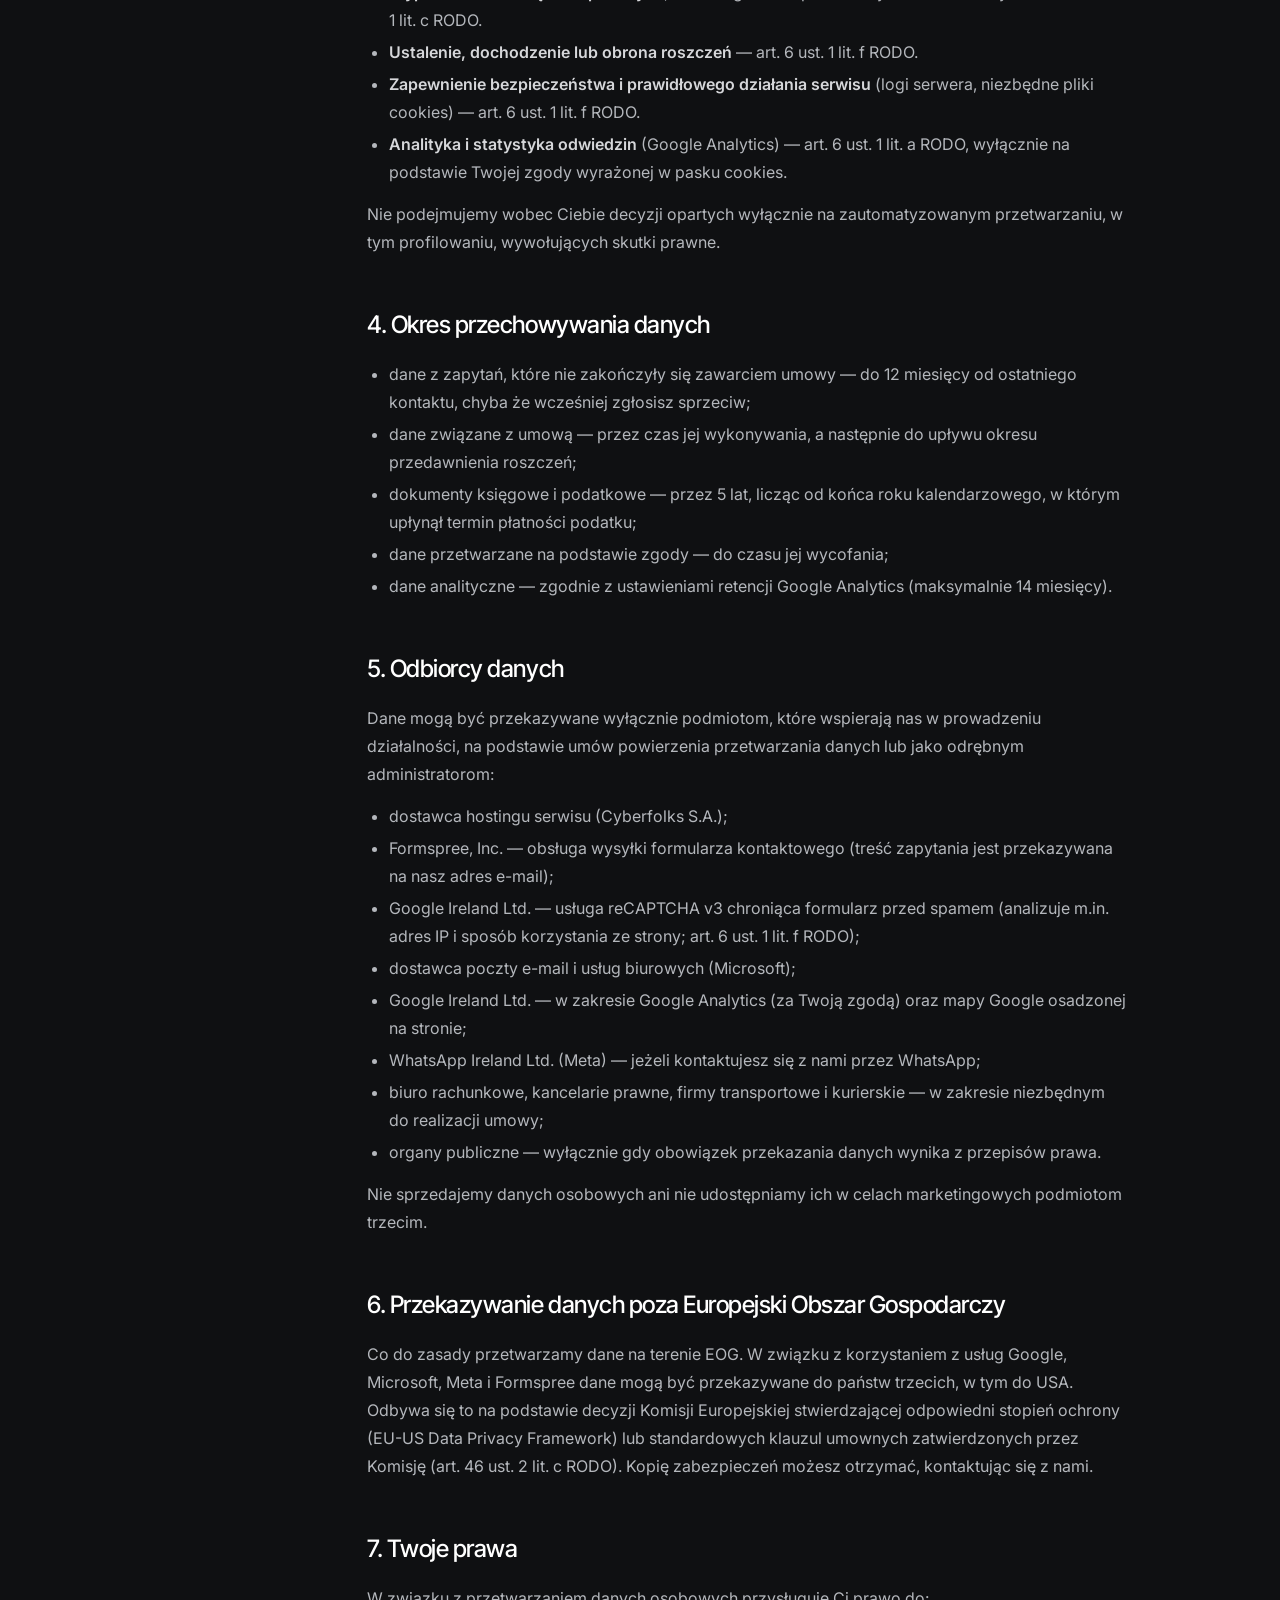
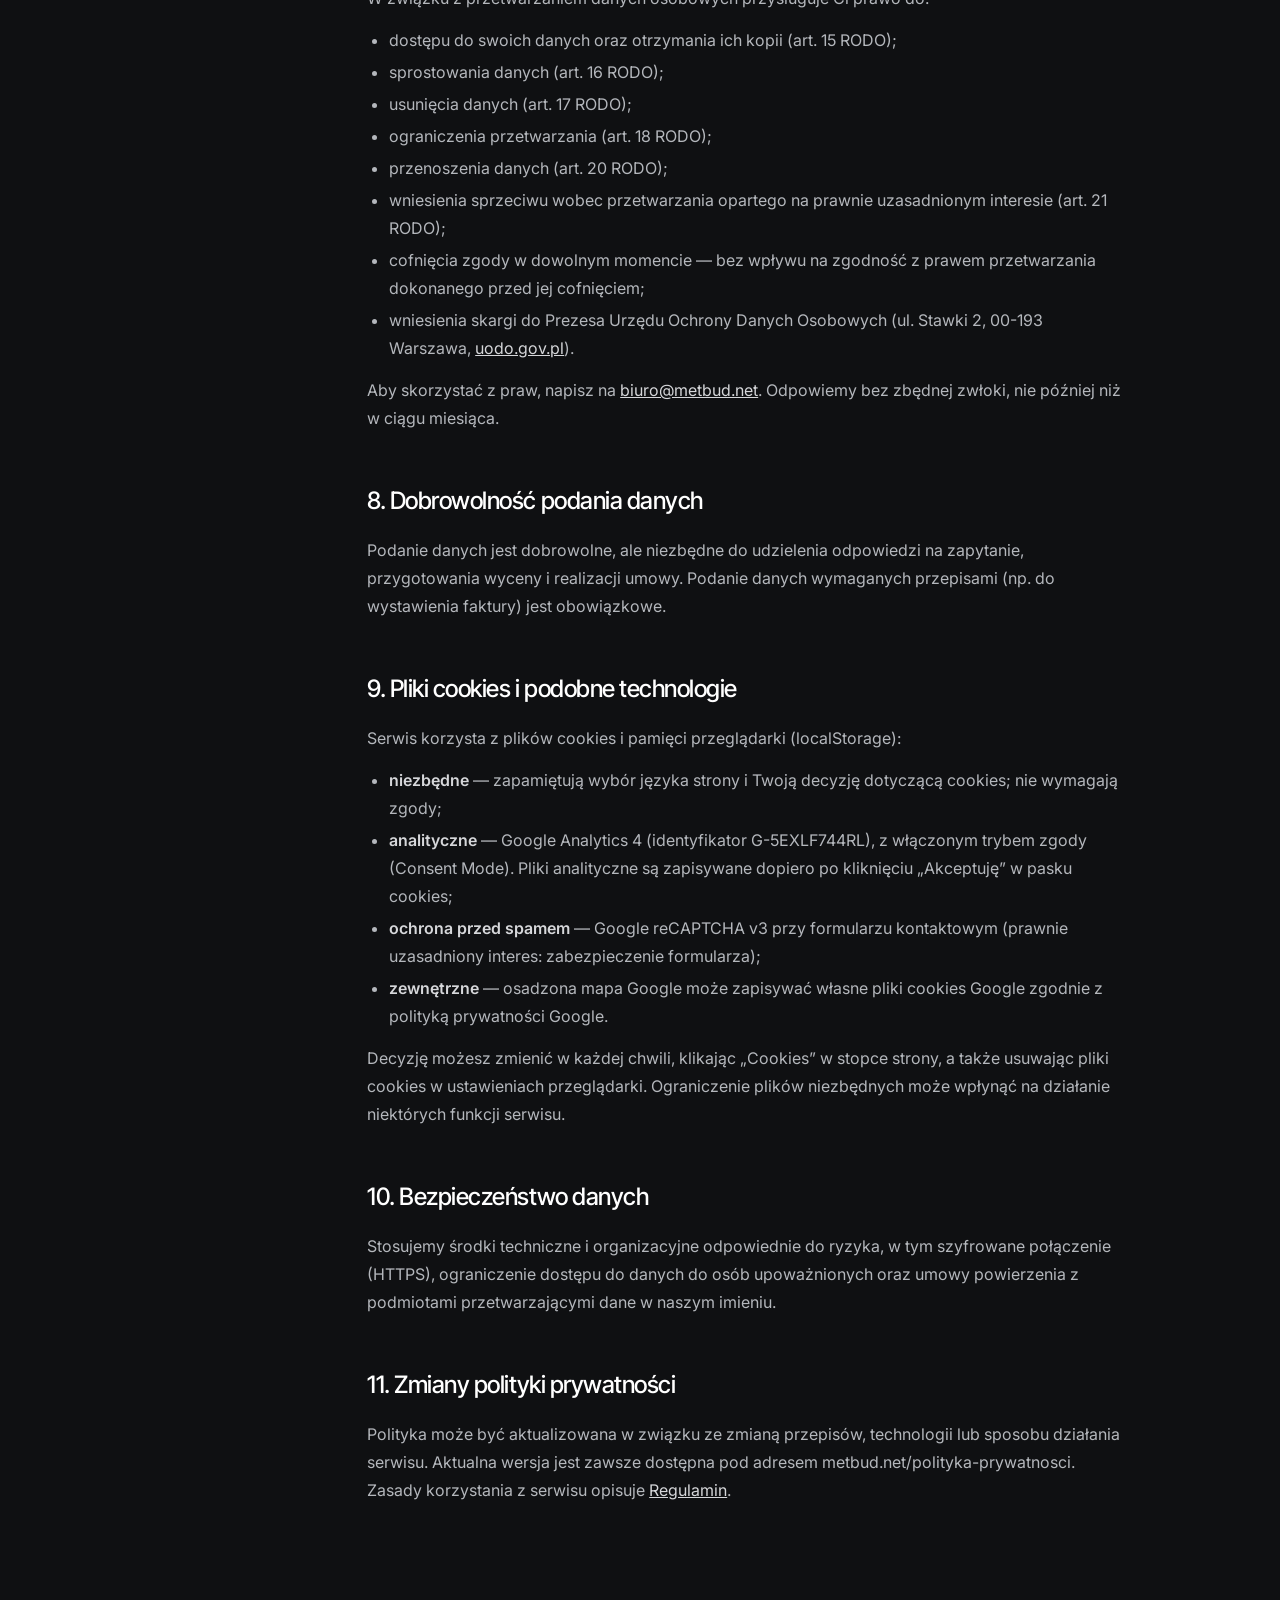
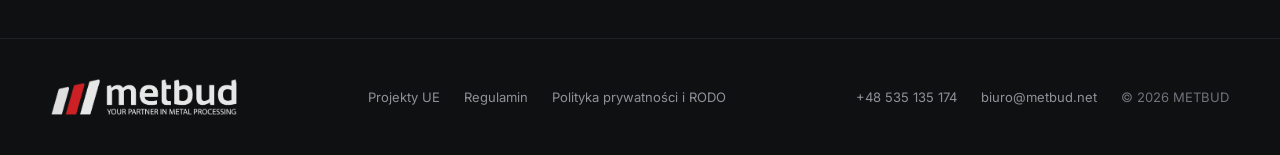
==== commit b748beba: "Naglowek: jeden przycisk Wycena 48h -> WhatsApp, menu bez zawijania Co-Authored-By: Claude Opus 5.5 " ====
--- a/polityka-prywatnosci/index.html
+++ b/polityka-prywatnosci/index.html
@@ -20,8 +20,7 @@
       <a href="../#lawety">Autotransportery</a><a href="../#szczeble">Drabiny i szczeble</a><a href="../#balustrady">Dla deweloperów</a><a href="../#ogrod">Do ogrodu</a><a href="../#kontakt">Kontakt</a>
     </nav>
     <div class="hdr-actions">
-      <a href="https://wa.me/48535135174" target="_blank" rel="noopener" class="wa" aria-label="WhatsApp"><svg class="ico-wa" viewBox="0 0 24 24" aria-hidden="true"><g fill="none" stroke="#25D366" stroke-width="1.6" stroke-linejoin="round"><path d="M3.5 20.5l1.3-4A8.5 8.5 0 1 1 8 19.6z"/><path d="M9 8.6c0 3 3.4 6.4 6.4 6.4l1-1.5-2-1-1 1c-1-.4-2.6-2-3-3l1-1-1-2z"/></g></svg><span>WhatsApp</span></a>
-      <a href="../#kontakt" class="btn">Wycena 48h</a>
+      <a href="https://wa.me/48535135174" target="_blank" rel="noopener" class="btn btn-wa" aria-label="Wycena 48h — WhatsApp"><svg class="ico-wa" viewBox="0 0 24 24" aria-hidden="true"><g fill="none" stroke="#FFFFFF" stroke-width="1.6" stroke-linejoin="round"><path d="M3.5 20.5l1.3-4A8.5 8.5 0 1 1 8 19.6z"/><path d="M9 8.6c0 3 3.4 6.4 6.4 6.4l1-1.5-2-1-1 1c-1-.4-2.6-2-3-3l1-1-1-2z"/></g></svg><span>Wycena 48h</span></a>
       <button type="button" class="burger" id="burger" aria-expanded="false" aria-controls="nav" aria-label="Menu"><svg width="18" height="18" viewBox="0 0 24 24" aria-hidden="true"><path d="M4 7h16M4 12h16M4 17h16" stroke="currentColor" stroke-width="1.6"/></svg></button>
     </div>
   </div>
--- a/assets/site.css
+++ b/assets/site.css
@@ -34,8 +34,8 @@
 .hdr-logo picture{display:block}
 .hdr-logo img{display:block;height:42px;width:auto;max-width:none}
 .hdr .btn{white-space:nowrap}
-.nav-langs{display:none}
-.nav{display:flex;gap:30px;margin-left:36px;flex:1 1 auto;font-size:14px;font-weight:500}
+.nav .nav-langs{display:none}
+.nav{display:flex;gap:26px;margin-left:36px;white-space:nowrap;flex:1 1 auto;font-size:14px;font-weight:500}
 .nav a{color:#A9ACB2;text-decoration:none;transition:color .25s ease}
 .nav a:hover,.nav a.on{color:#fff}
 .langs{display:flex;gap:2px}
@@ -44,7 +44,7 @@
 .hdr-actions{display:flex;align-items:center;gap:10px}
 .hdr .btn{min-height:44px;padding:0 20px;font-size:14px}
 .burger{display:none;width:44px;height:44px;border:1px solid var(--line2);border-radius:2px;background:transparent;color:#fff;cursor:pointer;align-items:center;justify-content:center}
-@media (max-width:1100px){
+@media (max-width:1320px){
   .nav{display:none;position:absolute;top:100%;left:0;right:0;flex-direction:column;gap:0;margin:0;padding:8px var(--pad) 20px;background:var(--bg);border-bottom:1px solid var(--line)}
   .nav.open{display:flex}
   .nav a{padding:12px 0;border-bottom:1px solid var(--line);font-size:16px}
@@ -57,14 +57,12 @@
   .hdr-logo img{height:26px}
   .hdr-actions{gap:8px}
   .hdr-actions > .langs{display:none}
-  .nav-langs{display:flex;padding-top:12px}
+  .nav .nav-langs{display:flex;padding-top:12px}
   .nav-langs button{font-size:15px}
-  .hdr .wa{padding:0;width:44px;justify-content:center}
-  .hdr .wa span{display:none}
-  .hdr .btn{padding:0 14px;font-size:13px}
+  .hdr .btn{padding:0 14px;font-size:13px;gap:8px}
   html{scroll-padding-top:72px}
 }
-@media (max-width:360px){.hdr .btn{display:none}}
+@media (max-width:360px){.hdr .btn-wa span{display:none}.hdr .btn-wa{padding:0;width:44px;justify-content:center}}
 
 /* hero slider */
 .hero{position:relative;min-height:min(800px,92vh);overflow:hidden;display:flex;flex-direction:column;justify-content:flex-end}
